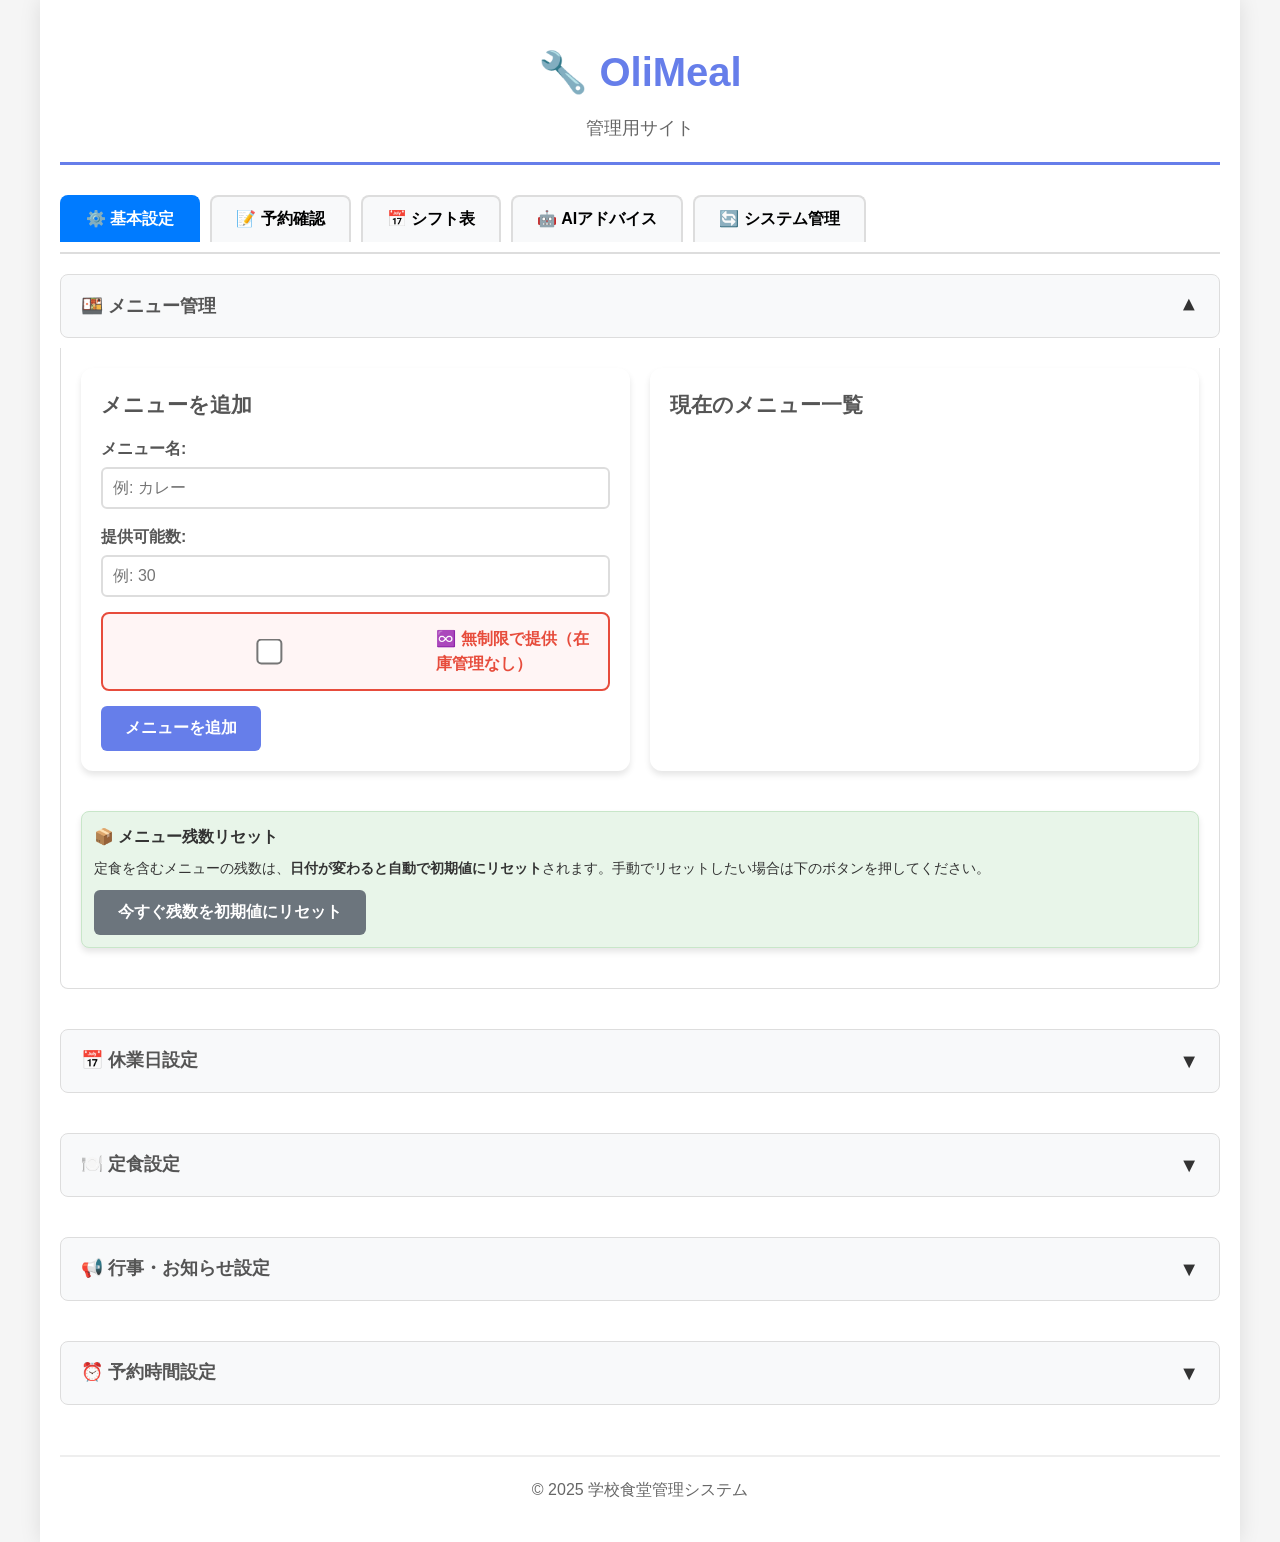
==== admin.html @ 6fa24d03 "Add files via upload" ====
<!DOCTYPE html>
<html lang="ja">

<head>
  <meta charset="UTF-8">
  <meta name="viewport" content="width=device-width, initial-scale=1.0">
  <title>OliMeal - 管理サイト</title>
  <link rel="stylesheet" href="styles.css">
  <style>
    /* 背景画像設定（olive） */
    .page-bg {
      background-image: url('images/olive.jpg');
      background-size: cover;
      background-position: center;
      background-attachment: fixed;
    }

    /* 可読性向上のための半透明背景 */
    .container {
      background-color: rgba(255, 255, 255, 0.92);
    }

    /* カレンダー用の簡単なデザイン */
    .calendar {
      display: grid;
      grid-template-columns: repeat(7, 1fr);
      gap: 5px;
      text-align: center;
      margin-top: 10px;
      border: 1px solid #ccc;
      padding: 10px;
      border-radius: 8px;
    }

    .calendar div {
      padding: 5px;
    }

    .holiday {
      background-color: #ffcccc;
      border-radius: 6px;
    }

    /* タブナビゲーション */
    .tab-navigation {
      display: flex;
      gap: 10px;
      margin-bottom: 20px;
      flex-wrap: wrap;
      border-bottom: 2px solid #ddd;
      padding-bottom: 10px;
    }

    .tab-button {
      padding: 12px 24px;
      background-color: #f8f9fa;
      border: 2px solid #ddd;
      border-radius: 8px 8px 0 0;
      cursor: pointer;
      font-size: 16px;
      font-weight: bold;
      transition: all 0.3s;
      border-bottom: none;
    }

    .tab-button:hover {
      background-color: #e9ecef;
    }

    .tab-button.active {
      background-color: #007bff;
      color: white;
      border-color: #007bff;
    }

    .tab-content {
      display: none;
    }

    .tab-content.active {
      display: block;
    }

    /* アコーディオン */
    .accordion-header {
      display: flex;
      justify-content: space-between;
      align-items: center;
      padding: 15px 20px;
      background-color: #f8f9fa;
      border: 1px solid #ddd;
      border-radius: 8px;
      cursor: pointer;
      margin-bottom: 10px;
      transition: all 0.3s;
    }

    .accordion-header:hover {
      background-color: #e9ecef;
    }

    .accordion-header h3 {
      margin: 0;
      font-size: 18px;
    }

    .accordion-icon {
      font-size: 20px;
      transition: transform 0.3s;
    }

    .accordion-header.active .accordion-icon {
      transform: rotate(180deg);
    }

    .accordion-content {
      max-height: 0;
      overflow: hidden;
      transition: max-height 0.3s ease-out;
    }

    .accordion-content.active {
      max-height: 5000px;
      transition: max-height 0.5s ease-in;
    }

    .accordion-body {
      padding: 20px;
      background-color: white;
      border: 1px solid #ddd;
      border-top: none;
      border-radius: 0 0 8px 8px;
      margin-bottom: 10px;
    }

    /* グリッドレイアウト */
    .grid-2 {
      display: grid;
      grid-template-columns: repeat(auto-fit, minmax(300px, 1fr));
      gap: 20px;
      margin-bottom: 20px;
    }

    @media (max-width: 768px) {
      .grid-2 {
        grid-template-columns: 1fr;
      }
    }
  </style>
</head>

<body class="page-bg">
  <div class="container">
    <header>
      <h1>🔧 OliMeal</h1>
      <p>管理用サイト</p>
    </header>

    <main>
      <!-- タブナビゲーション -->
      <div class="tab-navigation">
        <button class="tab-button active" onclick="switchTab('basic', this)">⚙️ 基本設定</button>
        <button class="tab-button" onclick="switchTab('data', this)">📝 予約確認</button>
        <button class="tab-button" onclick="switchTab('shifts', this)">📅 シフト表</button>
        <button class="tab-button" onclick="switchTab('ai-advice', this)">🤖 AIアドバイス</button>
        <button class="tab-button" onclick="switchTab('system', this)">🔄 システム管理</button>
      </div>

      <!-- 基本設定タブ -->
      <div id="tab-basic" class="tab-content active">
        <!-- 🔹 メニュー管理 -->
        <section class="admin-section">
          <div class="accordion-header active" onclick="toggleAccordion(this)">
            <h3>🍱 メニュー管理</h3>
            <span class="accordion-icon">▼</span>
          </div>
          <div class="accordion-content active">
            <div class="accordion-body">
              <div class="grid-2">
                <div class="admin-card">
                  <h3>メニューを追加</h3>
                  <div class="form-group">
                    <label for="menu-name">メニュー名:</label>
                    <input type="text" id="menu-name" placeholder="例: カレー" required>
                  </div>
                  <div class="form-group">
                    <label for="menu-stock">提供可能数:</label>
                    <input type="number" id="menu-stock" placeholder="例: 30">
                  </div>
                  <div class="form-group">
                    <label
                      style="display: flex; align-items: center; font-weight: bold; color: #e74c3c; font-size: 16px; padding: 12px; background-color: #fff5f5; border: 2px solid #e74c3c; border-radius: 8px; cursor: pointer; transition: all 0.3s ease;">
                      <input type="checkbox" id="unlimited-stock" onchange="toggleStockInput()"
                        style="margin-right: 12px; transform: scale(2.0); cursor: pointer;">
                      ♾️ 無制限で提供（在庫管理なし）
                    </label>
                  </div>
                  <button onclick="addMenu()" class="btn btn-primary">メニューを追加</button>
                </div>

                <div class="admin-card">
                  <h3>現在のメニュー一覧</h3>
                  <div id="menu-list"></div>
                </div>
              </div>

              <div class="admin-card" style="margin-top:12px; padding:12px; background:#e8f5e9; border:1px solid #c8e6c9; border-radius:8px;">
                <h4 style="margin:0 0 8px 0;">📦 メニュー残数リセット</h4>
                <p style="margin:0 0 10px 0; font-size:14px; color:#333;">定食を含むメニューの残数は、<strong>日付が変わると自動で初期値にリセット</strong>されます。手動でリセットしたい場合は下のボタンを押してください。</p>
                <button type="button" onclick="triggerMenuStockReset()" class="btn btn-secondary">今すぐ残数を初期値にリセット</button>
                <span id="menu-reset-status" style="margin-left:10px; font-size:14px;"></span>
              </div>
            </div>
          </div>
        </section>

        <!-- 🔹 休業日設定 -->
        <section class="admin-section">
          <div class="accordion-header" onclick="toggleAccordion(this)">
            <h3>📅 休業日設定</h3>
            <span class="accordion-icon">▼</span>
          </div>
          <div class="accordion-content">
            <div class="accordion-body">
              <div class="grid-2">
                <div class="admin-card">
                  <h3>休業日を追加</h3>
                  <div class="form-group">
                    <label for="holiday-date">日付:</label>
                    <input type="date" id="holiday-date" required>
                  </div>
                  <div class="form-group">
                    <label for="holiday-reason">理由（任意）:</label>
                    <input type="text" id="holiday-reason" placeholder="例: 設備点検（空白でも可）">
                  </div>
                  <button onclick="addHoliday()" class="btn btn-primary">休業日を追加</button>
                  <button onclick="addWeekendHolidays()" class="btn btn-secondary">今月の土日を自動追加</button>
                </div>

                <div class="admin-card">
                  <h3>🗓 カレンダー表示</h3>
                  <div id="calendar" class="calendar"></div>
                </div>
              </div>
              <div class="admin-card">
                <h3>休業日一覧</h3>
                <div style="display:flex;gap:10px;flex-wrap:wrap;align-items:center;margin-bottom:12px;">
                  <button type="button" id="btn-holidays-current" class="btn btn-primary" onclick="setHolidaysViewMode('current')">今後の予定</button>
                  <button type="button" id="btn-holidays-past" class="btn" style="background:#f0f0f0;border:2px solid #ddd;" onclick="setHolidaysViewMode('past')">過去の休業日を見る</button>
                  <div id="holidays-past-search-wrap" style="display:none; flex:1; min-width:200px;">
                    <input type="text" id="holidays-past-search" placeholder="日付・理由で検索" style="width:100%;padding:8px 12px;border:2px solid #ddd;border-radius:6px;">
                  </div>
                </div>
                <div id="holidays-list" class="holidays-list"></div>
              </div>
            </div>
          </div>
        </section>

        <!-- 🔹 定食設定 -->
        <section class="admin-section">
          <div class="accordion-header" onclick="toggleAccordion(this)">
            <h3>🍽️ 定食設定</h3>
            <span class="accordion-icon">▼</span>
          </div>
          <div class="accordion-content">
            <div class="accordion-body">
              <div class="grid-2">
                <div class="admin-card">
                  <h3>日別定食を設定</h3>
                  <div class="form-group">
                    <label for="daily-menu-date">日付:</label>
                    <input type="date" id="daily-menu-date" required>
                  </div>
                  <div class="form-group">
                    <label for="daily-menu-food">定食メニュー:</label>
                    <input type="text" id="daily-menu-food" placeholder="例: カレーライス、日替わり定食" required>
                  </div>
                  <button id="btn-daily-menu-set" onclick="addDailyMenu()" class="btn btn-primary">定食を設定</button>
                  <div id="daily-menu-holiday-warning" style="margin-top:10px; color:#dc3545; font-size:14px; display:none;"></div>
                </div>

                <div class="admin-card">
                  <h3>定食設定一覧</h3>
                  <div style="display:flex;gap:10px;flex-wrap:wrap;align-items:center;margin-bottom:12px;">
                    <button type="button" id="btn-dailymenu-current" class="btn btn-primary" onclick="setDailyMenuViewMode('current')">今後の予定</button>
                    <button type="button" id="btn-dailymenu-past" class="btn" style="background:#f0f0f0;border:2px solid #ddd;" onclick="setDailyMenuViewMode('past')">過去の定食設定を見る</button>
                    <div id="dailymenu-past-search-wrap" style="display:none; flex:1; min-width:200px;">
                      <input type="text" id="dailymenu-past-search" placeholder="日付・メニュー名で検索" style="width:100%;padding:8px 12px;border:2px solid #ddd;border-radius:6px;">
                    </div>
                  </div>
                  <div id="daily-menu-list"></div>
                </div>
              </div>
            </div>
          </div>
        </section>

        <!-- 🔹 行事・お知らせ設定 -->
        <section class="admin-section">
          <div class="accordion-header" onclick="toggleAccordion(this)">
            <h3>📢 行事・お知らせ設定</h3>
            <span class="accordion-icon">▼</span>
          </div>
          <div class="accordion-content">
            <div class="accordion-body">
              <div class="grid-2">
                <div class="admin-card">
                  <h3>行事・お知らせを追加</h3>
                  <div class="form-group">
                    <label for="event-date">日付:</label>
                    <input type="date" id="event-date" required>
                  </div>
                  <div class="form-group">
                    <label for="event-message">内容:</label>
                    <input type="text" id="event-message" placeholder="例: 文化祭、特別メニュー提供日" required>
                  </div>
                  <button onclick="addEvent()" class="btn btn-primary">行事・お知らせを追加</button>
                </div>

                <div class="admin-card">
                  <h3>行事・お知らせ一覧</h3>
                  <div style="display:flex;gap:10px;flex-wrap:wrap;align-items:center;margin-bottom:12px;">
                    <button type="button" id="btn-events-current" class="btn btn-primary" onclick="setEventsViewMode('current')">今後の予定</button>
                    <button type="button" id="btn-events-past" class="btn" style="background:#f0f0f0;border:2px solid #ddd;" onclick="setEventsViewMode('past')">過去の行事・お知らせを見る</button>
                    <div id="events-past-search-wrap" style="display:none; flex:1; min-width:200px;">
                      <input type="text" id="events-past-search" placeholder="日付・内容で検索" style="width:100%;padding:8px 12px;border:2px solid #ddd;border-radius:6px;">
                    </div>
                  </div>
                  <div id="events-list"></div>
                </div>
              </div>
            </div>
          </div>
        </section>

        <!-- 🔹 予約時間設定 -->
        <section class="admin-section">
          <div class="accordion-header" onclick="toggleAccordion(this)">
            <h3>⏰ 予約時間設定</h3>
            <span class="accordion-icon">▼</span>
          </div>
          <div class="accordion-content">
            <div class="accordion-body">
              <div class="grid-2">
                <div class="admin-card">
                  <h3>予約可能時間を設定</h3>
                  <div id="time-slots-container">
                    <!-- 時間帯が動的に追加される -->
                  </div>
                  <button onclick="addTimeSlot()" class="btn btn-secondary" style="margin-top: 10px;">+ 時間帯を追加</button>
                  <div class="form-group" style="margin-top: 15px;">
                    <label for="reservation-message">表示メッセージ:</label>
                    <input type="text" id="reservation-message" placeholder="例: 予約時間: 11:30-12:45, 17:00-18:30">
                  </div>
                  <p style="color: #666; font-size: 14px; margin-top: -10px; margin-bottom: 10px;">
                    ※ 予約時間を設定すると、自動的に有効になります
                  </p>
                  <button onclick="updateReservationTimes()" class="btn btn-primary">予約時間を更新</button>
                </div>

                <div class="admin-card">
                  <h3>現在の予約時間設定</h3>
                  <div id="reservation-times-display"></div>
                </div>
              </div>
            </div>
          </div>
        </section>

      </div>

      <!-- シフト表タブ -->
      <div id="tab-shifts" class="tab-content">
        <section class="admin-section">
          <div class="accordion-header active" onclick="toggleAccordion(this)">
            <h3>📅 シフト表管理</h3>
            <span class="accordion-icon">▼</span>
          </div>
          <div class="accordion-content active">
            <div class="accordion-body">
              <div class="admin-card">
                <h3>シフト表</h3>
                <div class="form-group">
                  <label for="shift-display-month">表示月:</label>
                  <input type="month" id="shift-display-month" onchange="loadShifts()">
                </div>
                <div class="form-group">
                  <label for="shift-employee-name">従業員名を追加:</label>
                  <div style="display: flex; gap: 10px;">
                    <input type="text" id="shift-employee-name" placeholder="例: 田中太郎" style="flex: 1;">
                    <button onclick="addEmployeeName()" class="btn btn-secondary">追加</button>
                  </div>
                </div>
                <p style="color: #666; font-size: 14px; margin-top: 10px;">
                  💡 シフト表のセルをクリックすると記号を選択できます（〇=出勤、X=休み、受=受付、H=残業、数字=その他）
                </p>
                <div id="shifts-list"></div>
              </div>
            </div>
          </div>
        </section>
      </div>

      <!-- データ管理タブ -->
      <div id="tab-data" class="tab-content">
        <!-- 🔹 予約一覧 -->
        <section class="admin-section">
          <div class="accordion-header active" onclick="toggleAccordion(this)">
            <h3>📝 予約一覧</h3>
            <span class="accordion-icon">▼</span>
          </div>
          <div class="accordion-content active">
            <div class="accordion-body">
              <div class="admin-card">
                <h3>予約状況</h3>
                <div style="margin-bottom:10px;">
                  <button onclick="loadReservations()" class="btn btn-primary">予約一覧を更新</button>
                </div>
                <div style="display:flex;gap:10px;flex-wrap:wrap;align-items:flex-end;margin-bottom:10px;">
                  <div class="form-group" style="margin:0;">
                    <label style="display:block;margin-bottom:4px;">表示</label>
                    <div style="display:flex;gap:8px;flex-wrap:wrap;">
                      <button type="button" id="btn-view-today" class="btn btn-primary" onclick="setReservationViewMode('today')">今日の予約</button>
                      <button type="button" id="btn-view-past" class="btn" style="background:#f0f0f0;border:2px solid #ddd;" onclick="setReservationViewMode('past')">過去の予約を見る</button>
                    </div>
                  </div>
                  <div class="form-group" id="past-date-wrap" style="margin:0;min-width:200px;flex:0 0 auto;display:none;">
                    <label for="admin-filter-date">表示する日付</label>
                    <input type="date" id="admin-filter-date">
                  </div>
                  <div class="form-group" style="margin:0;min-width:260px;flex:1 1 260px;">
                    <label for="admin-filter-q">名前検索</label>
                    <input type="text" id="admin-filter-q" placeholder="例: 田中 / 名前の一部で検索">
                  </div>
                </div>
                <div id="reservations-list"></div>
              </div>
            </div>
          </div>
        </section>

        <!-- 🔹 レビュー一覧 -->
        <section class="admin-section">
          <div class="accordion-header" onclick="toggleAccordion(this)">
            <h3>⭐ レビュー一覧</h3>
            <span class="accordion-icon">▼</span>
          </div>
          <div class="accordion-content">
            <div class="accordion-body">
              <div class="admin-card">
                <h3>投稿されたレビュー</h3>
                <div style="margin-bottom:10px;">
                  <button onclick="loadReviews()" class="btn btn-primary">レビュー一覧を更新</button>
                </div>
                <div id="reviews-list"></div>
              </div>
            </div>
          </div>
        </section>
      </div>

      <!-- システム管理タブ -->
      <div id="tab-system" class="tab-content">
        <!-- 🔹 月間レポート -->
        <section class="admin-section">
          <div class="accordion-header" onclick="toggleAccordion(this)">
            <h3>📊 月間レポート</h3>
            <span class="accordion-icon">▼</span>
          </div>
          <div class="accordion-content">
            <div class="accordion-body">
              <div class="admin-card">
                <h3>レポート生成</h3>
                <div class="form-group">
                  <label for="report-year">年:</label>
                  <select id="report-year">
                    <option value="2024">2024年</option>
                    <option value="2025" selected>2025年</option>
                    <option value="2026">2026年</option>
                  </select>
                </div>
                <div class="form-group">
                  <label for="report-month">月:</label>
                  <select id="report-month">
                    <option value="1">1月</option>
                    <option value="2">2月</option>
                    <option value="3">3月</option>
                    <option value="4">4月</option>
                    <option value="5">5月</option>
                    <option value="6">6月</option>
                    <option value="7">7月</option>
                    <option value="8">8月</option>
                    <option value="9">9月</option>
                    <option value="10">10月</option>
                    <option value="11">11月</option>
                    <option value="12">12月</option>
                  </select>
                </div>
                <div style="margin-bottom:10px;">
                  <button onclick="generateReport()" class="btn btn-primary">レポート生成</button>
                  <button onclick="downloadReport()" class="btn btn-success">Excel形式でダウンロード</button>
                </div>
                <div id="report-display"></div>
              </div>
            </div>
          </div>
        </section>

        <!-- 🔹 AI分析 -->
        <section class="admin-section">
          <div class="accordion-header" onclick="toggleAccordion(this)">
            <h3>🤖 AI分析</h3>
            <span class="accordion-icon">▼</span>
          </div>
          <div class="accordion-content">
            <div class="accordion-body">
              <div class="admin-card">
                <h3>AIによるデータ分析</h3>
                <p style="color: #666; margin-bottom: 15px;">
                  レビューや売上データをAIが分析し、改善点や良い点をわかりやすく提示します。
                </p>
                <div class="form-group">
                  <label for="ai-analysis-year">年:</label>
                  <select id="ai-analysis-year">
                    <option value="2024">2024年</option>
                    <option value="2025" selected>2025年</option>
                    <option value="2026">2026年</option>
                  </select>
                </div>
                <div class="form-group">
                  <label for="ai-analysis-month">月:</label>
                  <select id="ai-analysis-month">
                    <option value="1">1月</option>
                    <option value="2">2月</option>
                    <option value="3">3月</option>
                    <option value="4">4月</option>
                    <option value="5">5月</option>
                    <option value="6">6月</option>
                    <option value="7">7月</option>
                    <option value="8">8月</option>
                    <option value="9">9月</option>
                    <option value="10">10月</option>
                    <option value="11">11月</option>
                    <option value="12">12月</option>
                  </select>
                </div>
                <div style="margin-bottom:10px;">
                  <button onclick="performAIAnalysis()" class="btn btn-primary">🤖 AI分析を実行</button>
                </div>
                <div id="ai-analysis-display"></div>
              </div>
            </div>
          </div>
        </section>
      </div>

      <!-- AIアドバイスタブ -->
      <div id="tab-ai-advice" class="tab-content">
        <section class="admin-section">
          <div class="accordion-header active" onclick="toggleAccordion(this)">
            <h3>🤖 AIアドバイス</h3>
            <span class="accordion-icon">▼</span>
          </div>
          <div class="accordion-content active">
            <div class="accordion-body">
              <div class="grid-2">
                <div class="admin-card">
                  <h3>📊 来客数データのアップロード</h3>
                  <p style="color: #666; font-size: 14px; margin-bottom: 15px;">
                    ※ エクセルファイル（.xlsx）をアップロードして、来客数予測の精度を向上させます。<br>
                    ※ エクセルファイルの1列目に日付、2列目に来客数を入力してください。
                  </p>
                  <div class="form-group">
                    <label for="excel-file">エクセルファイルを選択:</label>
                    <input type="file" id="excel-file" accept=".xlsx,.xls,.csv" style="margin-top: 5px;">
                  </div>
                  <button onclick="uploadExcelFile()" class="btn btn-primary">ファイルをアップロード</button>
                  <div id="excel-upload-status" style="margin-top: 10px;"></div>
                </div>

                <div class="admin-card">
                  <h3>📈 現在の来客数データ</h3>
                  <div id="attendance-data-display"></div>
                </div>
              </div>

              <div class="admin-card" style="margin-top: 20px;">
                <h3>🍽️ 定食AIアドバイス</h3>
                <p style="color: #666; font-size: 14px; margin-bottom: 15px;">
                  日付を選ぶと、その日の定食についてAIがアドバイス（作り方など）を表示します。<br>
                  既に定食が設定されている日はそのメニューの作り方を、未設定の日はその月の献立の流れを考慮した提案と作り方を表示します。
                </p>
                <div class="form-group" style="margin-bottom: 15px;">
                  <label for="advice-date">日付を選択:</label>
                  <input type="date" id="advice-date" style="padding: 8px 12px; border: 1px solid #ddd; border-radius: 4px;">
                </div>
                <button onclick="getMenuAdvice()" class="btn btn-primary">選択した日付の定食アドバイスを表示</button>
                <div id="menu-advice-display"
                  style="margin-top: 20px; padding: 15px; background-color: #f8f9fa; border-radius: 8px; border: 1px solid #e9ecef; min-height: 100px;">
                  <p style="color: #6c757d;">日付を選択して「選択した日付の定食アドバイスを表示」をクリックしてください</p>
                </div>
                <div id="menu-advice-set-button" style="margin-top: 15px; display: none;">
                  <button onclick="setSuggestedMenuToDaily()" class="btn btn-primary">✅ 定食に設定する</button>
                  <span id="menu-advice-set-status" style="margin-left: 10px;"></span>
                </div>
                <div id="menu-advice-chat" style="margin-top: 20px; display: none;">
                  <h4 style="margin-bottom: 10px; color: #495057;">💬 メニューについて質問する</h4>
                  <div id="menu-chat-messages"
                    style="max-height: 300px; overflow-y: auto; padding: 10px; background-color: white; border-radius: 8px; border: 1px solid #e9ecef; margin-bottom: 10px;">
                  </div>
                  <div style="display: flex; gap: 10px;">
                    <input type="text" id="menu-chat-input" placeholder="例：もっと詳しく教えて、材料は？など..."
                      style="flex: 1; padding: 10px; border: 1px solid #ddd; border-radius: 4px;">
                    <button onclick="sendMenuChatMessage()" class="btn btn-primary">送信</button>
                  </div>
                </div>
              </div>

              <div class="admin-card" style="margin-top: 20px;">
                <h3>👥 今日の来客数予測</h3>
                <p style="color: #666; font-size: 14px; margin-bottom: 15px;">
                  AIが過去の来客数データを分析して、今日の来客数を予測します。
                </p>
                <button onclick="getAttendancePrediction()" class="btn btn-primary">来客数を予測</button>
                <div id="attendance-prediction-display"
                  style="margin-top: 20px; padding: 15px; background-color: #f8f9fa; border-radius: 8px; border: 1px solid #e9ecef; min-height: 100px;">
                  <p style="color: #6c757d;">「来客数を予測」ボタンをクリックしてください</p>
                </div>
              </div>
            </div>
          </div>
        </section>
      </div>

    </main>

    <footer>
      <p>&copy; 2025 学校食堂管理システム</p>
    </footer>
  </div>

  <script>
    // === API ヘルパー ===
    // 現在のページと同じフォルダの api/ を参照（サブフォルダで開いても正しく動作）
    function getApiBase() {
      if (window.location.protocol === 'file:') return 'api/';
      const path = window.location.pathname;
      const lastSlash = path.lastIndexOf('/');
      const basePath = lastSlash >= 0 ? path.substring(0, lastSlash + 1) : '/';
      return basePath + 'api/';
    }
    const API_BASE = 'api/';
    function getApiBaseCandidates() {
      if (typeof window === 'undefined' || !window.location) return ['api/'];
      if (window.location.protocol === 'file:') return ['api/'];
      const sameDir = new URL('api/', window.location.href).toString();
      const parentDir = new URL('../api/', window.location.href).toString();
      const rootDir = window.location.origin + '/api/';
      const candidates = [sameDir, parentDir, rootDir].filter(u => {
        try { return new URL(u).origin === window.location.origin; } catch (_) { return false; }
      });
      return [...new Set(candidates)];
    }

    async function apiGet(path) {
      const candidates = getApiBaseCandidates();
      let lastErr = null;
      for (const base of candidates) {
        try {
          const res = await fetch(base + path, { cache: 'no-store' });
          if (!res.ok) { lastErr = new Error(`GET failed: ${base}${path} (HTTP ${res.status})`); continue; }
          const text = await res.text();
          try {
            return JSON.parse(text);
          } catch (e) {
            lastErr = new Error(`API応答がJSONではありません: ${base}${path}`);
            continue;
          }
        } catch (e) {
          lastErr = e;
        }
      }
      throw lastErr || new Error('GET failed');
    }

    async function apiPost(path, data) {
      const candidates = getApiBaseCandidates();
      let lastErr = null;
      for (const base of candidates) {
        try {
          const res = await fetch(base + path, {
            method: 'POST',
            headers: { 'Content-Type': 'application/json' },
            body: JSON.stringify(data)
          });
          if (!res.ok) { lastErr = new Error(`POST failed: ${base}${path} (HTTP ${res.status})`); continue; }
          return await res.json();
        } catch (e) {
          lastErr = e;
        }
      }
      throw lastErr || new Error('POST failed');
    }
    // === メニュー管理 ===
    function toggleStockInput() {
      const stockInput = document.getElementById("menu-stock");
      const unlimitedCheckbox = document.getElementById("unlimited-stock");

      if (unlimitedCheckbox.checked) {
        stockInput.disabled = true;
        stockInput.value = "";
        stockInput.placeholder = "無制限";
      } else {
        stockInput.disabled = false;
        stockInput.placeholder = "例: 30";
      }
    }

    async function triggerMenuStockReset() {
      if (!window.confirm('本当に残数を初期値にリセットしますか？')) return;
      const statusEl = document.getElementById('menu-reset-status');
      if (statusEl) statusEl.textContent = 'リセット中...';
      try {
        await apiGet('menu.php?reset=1');
        await loadMenus();
        if (statusEl) {
          statusEl.textContent = '✅ リセットしました';
          statusEl.style.color = '#2e7d32';
          setTimeout(() => { statusEl.textContent = ''; }, 4000);
        }
      } catch (e) {
        if (statusEl) {
          statusEl.textContent = '❌ 失敗: ' + (e.message || '');
          statusEl.style.color = '#c62828';
        }
      }
    }

    async function loadMenus() {
      const list = document.getElementById("menu-list");
      list.innerHTML = "";
      let menus = await apiGet('menu.php');

      // 既存データの初期在庫フィールドを補完（初回のみ）
      let needsSave = false;
      menus.forEach(m => {
        if (typeof m.initialStock !== 'number' || m.initialStock <= 0) {
          m.initialStock = m.stock;
          needsSave = true;
        }
      });
      if (needsSave) {
        await apiPost('menu.php', menus);
      }

      if (!menus || menus.length === 0) {
        list.innerHTML = "<p>メニューが登録されていません。</p>";
        return;
      }

      menus.forEach((m, i) => {
        const div = document.createElement("div");
        div.className = "menu-item";
        const stockDisplay = m.stock === -1 ? "無制限" : `${m.stock}食`;
        div.innerHTML = `
          <p>🍱 ${m.name}　残り: ${stockDisplay}</p>
          <div style="display: flex; gap: 5px;">
            <button onclick="editMenuStock(${i})" class="btn btn-secondary">残数変更</button>
            <button onclick="deleteMenu(${i})" class="btn btn-danger">削除</button>
          </div>
        `;
        list.appendChild(div);
      });
    }

    async function addMenu() {
      const name = document.getElementById("menu-name").value.trim();
      const unlimitedCheckbox = document.getElementById("unlimited-stock");
      const stockInput = document.getElementById("menu-stock");

      if (!name) return alert("メニュー名を入力してください。");

      let stock, initialStock;
      if (unlimitedCheckbox.checked) {
        stock = -1; // 無制限を-1で表現
        initialStock = -1;
      } else {
        stock = parseInt(stockInput.value);
        if (!stock || stock <= 0) return alert("提供数を正しく入力してください。");
        initialStock = stock;
      }

      const menus = await apiGet('menu.php');
      menus.push({ name, stock, initialStock });
      await apiPost('menu.php', menus);

      document.getElementById("menu-name").value = "";
      document.getElementById("menu-stock").value = "";
      document.getElementById("unlimited-stock").checked = false;
      stockInput.disabled = false;
      stockInput.placeholder = "例: 30";
      loadMenus();
    }

    async function editMenuStock(index) {
      const menus = await apiGet('menu.php');
      const menu = menus[index];

      const newStock = prompt(`${menu.name}の残数を変更してください（現在: ${menu.stock === -1 ? '無制限' : menu.stock}）`, menu.stock === -1 ? '' : menu.stock);

      if (newStock === null) return; // キャンセル

      if (newStock === '' || newStock === '無制限') {
        menu.stock = -1;
      } else {
        const stock = parseInt(newStock);
        if (isNaN(stock) || stock < 0) {
          alert('有効な数値を入力してください。');
          return;
        }
        menu.stock = stock;
      }

      await apiPost('menu.php', menus);
      loadMenus();
    }

    async function deleteMenu(index) {
      const menus = await apiGet('menu.php');
      menus.splice(index, 1);
      await apiPost('menu.php', menus);
      loadMenus();
    }

    // === 休業日管理 ===
    async function addHoliday() {
      const date = document.getElementById("holiday-date").value;
      const reason = document.getElementById("holiday-reason").value.trim();
      if (!date) return alert("日付を入力してください。");

      const holidays = await apiGet('holidays.php');

      // 既に同じ日付の休業日があるかチェック
      const existingIndex = holidays.findIndex(h => h.date === date);
      if (existingIndex >= 0) {
        if (!confirm('この日付は既に休業日として登録されています。上書きしますか？')) {
          return;
        }
        holidays[existingIndex].reason = reason || '休業日';
      } else {
        holidays.push({ date, reason: reason || '休業日' });
      }

      await apiPost('holidays.php', holidays);

      document.getElementById("holiday-date").value = "";
      document.getElementById("holiday-reason").value = "";
      loadHolidays();
      renderCalendar();
    }

    // 今月の土日を自動追加
    async function addWeekendHolidays() {
      if (!confirm('今月の土曜日と日曜日を休業日として追加しますか？\n既に登録されている日付は上書きされます。')) {
        return;
      }

      const holidays = await apiGet('holidays.php');
      const today = new Date();
      const year = today.getFullYear();
      const month = today.getMonth();

      // 今月の最初の日と最後の日を取得
      const firstDay = new Date(year, month, 1);
      const lastDay = new Date(year, month + 1, 0);

      // 今月のすべての日付をチェック
      for (let day = 1; day <= lastDay.getDate(); day++) {
        const date = new Date(year, month, day);
        const dayOfWeek = date.getDay(); // 0=日曜日, 6=土曜日
        const dateStr = `${year}-${String(month + 1).padStart(2, '0')}-${String(day).padStart(2, '0')}`;

        // 土曜日（6）または日曜日（0）の場合
        if (dayOfWeek === 0 || dayOfWeek === 6) {
          const reason = dayOfWeek === 0 ? '日曜日' : '土曜日';

          // 既に登録されているかチェック
          const existingIndex = holidays.findIndex(h => h.date === dateStr);
          if (existingIndex >= 0) {
            holidays[existingIndex].reason = reason;
          } else {
            holidays.push({ date: dateStr, reason: reason });
          }
        }
      }

      await apiPost('holidays.php', holidays);
      alert('今月の土日を休業日として追加しました。');
      loadHolidays();
      renderCalendar();
    }

    async function loadHolidays() {
      const holidays = await apiGet('holidays.php');
      const list = document.getElementById("holidays-list");
      const viewMode = window.holidaysViewMode || 'current';
      const firstDay = getFirstDayOfMonthIso();
      const searchQ = (document.getElementById('holidays-past-search') || {}).value ? String(document.getElementById('holidays-past-search').value).trim().toLowerCase() : '';

      if (!holidays || holidays.length === 0) {
        list.innerHTML = "<p>休業日は登録されていません。</p>";
        return;
      }

      let filtered = viewMode === 'past'
        ? holidays.filter(h => (h.date || '') < firstDay)
        : holidays.filter(h => (h.date || '') >= firstDay);

      if (viewMode === 'past' && searchQ) {
        filtered = filtered.filter(h => {
          const date = String(h.date || '').toLowerCase();
          const reason = String(h.reason || '').toLowerCase();
          return date.includes(searchQ) || reason.includes(searchQ);
        });
      }

      const sorted = viewMode === 'past'
        ? [...filtered].sort((a, b) => (b.date || '').localeCompare(a.date || ''))
        : [...filtered].sort((a, b) => (a.date || '').localeCompare(b.date || ''));

      const total = holidays.length;
      const label = viewMode === 'current' ? `今後の予定の休業日（${sorted.length}件）` : `過去の休業日（${sorted.length}件 / 全${total}件）${searchQ ? '・検索: 「' + escapeHtml(searchQ) + '」' : ''}`;

      if (sorted.length === 0) {
        list.innerHTML = viewMode === 'current'
          ? "<p>今月以降に登録された休業日はありません。</p>"
          : "<p>過去の休業日はありません。" + (searchQ ? ' 検索条件を変えてください。' : '') + "</p>";
        return;
      }

      list.innerHTML = `<p style="margin-bottom:10px; color:#666; font-size:14px;">${label}</p>` + sorted.map((h) => {
        const reason = escapeHtml(h.reason || '休業日');
        const date = escapeHtml(h.date || '');
        return `
          <div class="menu-item" style="display:flex; justify-content:space-between; align-items:center; flex-wrap:wrap; gap:8px;">
            <p style="margin:0;">📅 ${date}　📝 ${reason}</p>
            <button onclick="deleteHolidayByDate('${date}')" class="btn btn-danger">削除</button>
          </div>
        `;
      }).join('');
    }

    async function deleteHoliday(index) {
      if (!confirm('この休業日を削除しますか？')) return;
      const holidays = await apiGet('holidays.php');
      holidays.splice(index, 1);
      await apiPost('holidays.php', holidays);
      await renderCalendar();
      loadHolidays();
    }

    async function deleteHolidayByDate(date) {
      if (!confirm('この休業日を削除しますか？')) return;
      const holidays = await apiGet('holidays.php');
      const idx = holidays.findIndex(h => (h.date || '') === date);
      if (idx < 0) { loadHolidays(); return; }
      holidays.splice(idx, 1);
      await apiPost('holidays.php', holidays);
      await renderCalendar();
      loadHolidays();
    }

    // === カレンダー表示 ===
    async function renderCalendar() {
      const calendar = document.getElementById("calendar");
      const holidays = await apiGet('holidays.php');
      const dailyMenus = await apiGet('daily-menu.php');
      const events = await apiGet('events.php');
      const today = new Date();
      const year = today.getFullYear();
      const month = today.getMonth(); // 0始まり

      const firstDay = new Date(year, month, 1);
      const lastDay = new Date(year, month + 1, 0);
      const startWeekday = firstDay.getDay();

      calendar.innerHTML = "";

      // 曜日
      ["日", "月", "火", "水", "木", "金", "土"].forEach(d => {
        const div = document.createElement("div");
        div.innerHTML = `<strong>${d}</strong>`;
        calendar.appendChild(div);
      });

      // 空欄
      for (let i = 0; i < startWeekday; i++) {
        const blank = document.createElement("div");
        calendar.appendChild(blank);
      }

      // 日付
      for (let day = 1; day <= lastDay.getDate(); day++) {
        const dateStr = `${year}-${String(month + 1).padStart(2, "0")}-${String(day).padStart(2, "0")}`;
        const div = document.createElement("div");
        const holiday = holidays.find(h => h.date === dateStr);
        const dailyMenu = dailyMenus.find(m => m.date === dateStr);
        const event = events.find(e => e.date === dateStr);
        const isHoliday = !!holiday;

        let content = `${day}`;
        let classes = [];

        if (isHoliday) {
          classes.push("holiday");
          if (holiday && holiday.reason) {
            content += `<br><small>${holiday.reason}</small>`;
          }
        } else if (dailyMenu) {
          content += `<br><small>${dailyMenu.food}</small>`;
        }

        // 行事・お知らせがある場合は追加表示
        if (event) {
          if (isHoliday || dailyMenu) {
            content += `<br><small style="color: #007bff;">📢 ${event.message}</small>`;
          } else {
            content = `${day}<br><small style="color: #007bff;">📢 ${event.message}</small>`;
          }
        }

        div.innerHTML = content;
        if (classes.length > 0) {
          div.className = classes.join(' ');
        }
        calendar.appendChild(div);
      }
    }

    // === 定食設定 ===
    async function addDailyMenu() {
      const date = document.getElementById("daily-menu-date").value;
      const food = document.getElementById("daily-menu-food").value;
      if (!date || !food) return alert("日付と定食メニューを選択してください。");

      // 休業日は定食設定できない（保存をブロック）
      try {
        const holidays = await apiGet('holidays.php');
        const holiday = (holidays || []).find(h => (h.date || '') === date);
        if (holiday) {
          const reason = holiday.reason ? `（理由: ${holiday.reason}）` : '';
          alert(`🚫 ${date} は休業日なので、定食設定はできません。${reason}`);
          return;
        }
      } catch (e) {
        // 休業日データが取れない場合でも誤って設定しないよう、ここでは続行しない
        console.warn('休業日チェックに失敗:', e);
        alert('休業日データの取得に失敗したため、定食設定を中止します。時間をおいて再度お試しください。');
        return;
      }

      const dailyMenus = await apiGet('daily-menu.php');

      // 同じ日付の設定がある場合は更新、なければ追加
      const existingIndex = dailyMenus.findIndex(m => m.date === date);
      if (existingIndex >= 0) {
        dailyMenus[existingIndex].food = food;
      } else {
        dailyMenus.push({ date, food });
      }

      await apiPost('daily-menu.php', dailyMenus);
      try { await apiPost('allergies.php', { action: 'sync_from_daily_menu' }); } catch (e) { console.warn('アレルギー同期スキップ:', e); }

      document.getElementById("daily-menu-date").value = "";
      document.getElementById("daily-menu-food").value = "";
      loadDailyMenus();
      renderCalendar();
    }

    async function loadDailyMenus() {
      const dailyMenus = await apiGet('daily-menu.php');
      const list = document.getElementById("daily-menu-list");
      const viewMode = window.dailyMenuViewMode || 'current';
      const firstDay = getFirstDayOfMonthIso();
      const searchQ = (document.getElementById('dailymenu-past-search') || {}).value ? String(document.getElementById('dailymenu-past-search').value).trim().toLowerCase() : '';

      if (!dailyMenus || dailyMenus.length === 0) {
        list.innerHTML = "<p>定食設定はありません。</p>";
        return;
      }

      let filtered = viewMode === 'past'
        ? dailyMenus.filter(m => (m.date || '') < firstDay)
        : dailyMenus.filter(m => (m.date || '') >= firstDay);

      if (viewMode === 'past' && searchQ) {
        filtered = filtered.filter(m => {
          const date = String(m.date || '').toLowerCase();
          const food = String(m.food || '').toLowerCase();
          return date.includes(searchQ) || food.includes(searchQ);
        });
      }

      const sorted = viewMode === 'past'
        ? [...filtered].sort((a, b) => (b.date || '').localeCompare(a.date || ''))
        : [...filtered].sort((a, b) => (a.date || '').localeCompare(b.date || ''));

      const total = dailyMenus.length;
      const label = viewMode === 'current' ? `今後の予定の定食設定（${sorted.length}件）` : `過去の定食設定（${sorted.length}件 / 全${total}件）${searchQ ? '・検索: 「' + escapeHtml(searchQ) + '」' : ''}`;

      if (sorted.length === 0) {
        list.innerHTML = viewMode === 'current'
          ? "<p>今月以降の定食設定はありません。</p>"
          : "<p>過去の定食設定はありません。" + (searchQ ? ' 検索条件を変えてください。' : '') + "</p>";
        return;
      }

      list.innerHTML = `<p style="margin-bottom:10px; color:#666; font-size:14px;">${label}</p>` + sorted.map(m => {
        const date = escapeHtml(m.date || '');
        const food = escapeHtml(m.food || '');
        return `
          <div class="menu-item" style="display:flex; justify-content:space-between; align-items:center; flex-wrap:wrap; gap:8px;">
            <p style="margin:0;">📅 ${date}　🍽️ ${food}</p>
            <button onclick="deleteDailyMenu('${date}')" class="btn btn-danger">削除</button>
          </div>
        `;
      }).join('');
    }

    async function deleteDailyMenu(date) {
      if (!confirm('この定食設定を削除しますか？')) return;

      const dailyMenus = await apiGet('daily-menu.php');
      const filtered = dailyMenus.filter(m => m.date !== date);
      await apiPost('daily-menu.php', filtered);
      try { await apiPost('allergies.php', { action: 'sync_from_daily_menu' }); } catch (e) { console.warn('アレルギー同期スキップ:', e); }
      loadDailyMenus();
      renderCalendar();
    }

    // === 行事・お知らせ管理 ===
    async function addEvent() {
      const date = document.getElementById("event-date").value;
      const message = document.getElementById("event-message").value.trim();
      if (!date || !message) return alert("日付と内容を入力してください。");

      const events = await apiGet('events.php');

      // 同じ日付の設定がある場合は更新、なければ追加
      const existingIndex = events.findIndex(e => e.date === date);
      if (existingIndex >= 0) {
        events[existingIndex].message = message;
      } else {
        events.push({ date, message });
      }

      await apiPost('events.php', events);

      document.getElementById("event-date").value = "";
      document.getElementById("event-message").value = "";
      loadEvents();
      renderCalendar();
    }

    async function loadEvents() {
      const events = await apiGet('events.php');
      const list = document.getElementById("events-list");
      const viewMode = window.eventsViewMode || 'current';
      const firstDay = getFirstDayOfMonthIso();
      const searchQ = (document.getElementById('events-past-search') || {}).value ? String(document.getElementById('events-past-search').value).trim().toLowerCase() : '';

      if (!events || events.length === 0) {
        list.innerHTML = "<p>行事・お知らせは登録されていません。</p>";
        return;
      }

      let filtered = viewMode === 'past'
        ? events.filter(e => (e.date || '') < firstDay)
        : events.filter(e => (e.date || '') >= firstDay);

      if (viewMode === 'past' && searchQ) {
        filtered = filtered.filter(e => {
          const date = String(e.date || '').toLowerCase();
          const msg = String(e.message || '').toLowerCase();
          return date.includes(searchQ) || msg.includes(searchQ);
        });
      }

      const sorted = viewMode === 'past'
        ? [...filtered].sort((a, b) => (b.date || '').localeCompare(a.date || ''))
        : [...filtered].sort((a, b) => (a.date || '').localeCompare(b.date || ''));

      const total = events.length;
      const label = viewMode === 'current' ? `今後の予定の行事・お知らせ（${sorted.length}件）` : `過去の行事・お知らせ（${sorted.length}件 / 全${total}件）${searchQ ? '・検索: 「' + escapeHtml(searchQ) + '」' : ''}`;

      if (sorted.length === 0) {
        list.innerHTML = viewMode === 'current'
          ? "<p>今月以降の行事・お知らせはありません。</p>"
          : "<p>過去の行事・お知らせはありません。" + (searchQ ? ' 検索条件を変えてください。' : '') + "</p>";
        return;
      }

      list.innerHTML = `<p style="margin-bottom:10px; color:#666; font-size:14px;">${label}</p>` + sorted.map(e => {
        const date = escapeHtml(e.date || '');
        const message = escapeHtml(e.message || '');
        return `
          <div class="menu-item" style="display:flex; justify-content:space-between; align-items:center; flex-wrap:wrap; gap:8px;">
            <p style="margin:0;">📅 ${date}　📢 ${message}</p>
            <button onclick="deleteEvent('${date}')" class="btn btn-danger">削除</button>
          </div>
        `;
      }).join('');
    }

    async function deleteEvent(date) {
      if (!confirm('この行事・お知らせを削除しますか？')) return;

      const events = await apiGet('events.php');
      const filtered = events.filter(e => e.date !== date);
      await apiPost('events.php', filtered);
      loadEvents();
      renderCalendar();
    }

    // === 予約一覧 ===
    async function loadReservations() {
      const list = document.getElementById("reservations-list");
      let reservations = [];
      const isFileProtocol = window.location.protocol === 'file:';
      const apiBase = getApiBase();
      console.log('[管理画面デバッグ] APIベースパス:', apiBase);
      console.log('[管理画面デバッグ] プロトコル:', window.location.protocol);
      console.log('[管理画面デバッグ] URL:', window.location.href);
      
      try {
        const reservationsUrl = apiBase + 'sales-data.php?reservations=true';
        console.log('[管理画面デバッグ] 予約取得URL:', reservationsUrl);
        const raw = await fetch(reservationsUrl, { cache: 'no-store' }).then(r => r.json());
        console.log('[管理画面デバッグ] 取得データ:', raw);
        console.log('[管理画面デバッグ] データタイプ:', Array.isArray(raw) ? '配列' : typeof raw);
        console.log('[管理画面デバッグ] 📁 読み込み元: sales-data.json');
        
        if (Array.isArray(raw)) {
          reservations = raw;
        } else if (raw && Array.isArray(raw.reservations)) {
          reservations = raw.reservations;
        } else {
          reservations = [];
        }
        console.log('[管理画面デバッグ] 📊 予約数:', reservations.length);
        if (reservations.length > 0) {
          console.log('[管理画面デバッグ] 📋 予約一覧（最初の3件）:', reservations.slice(0, 3));
        }
      } catch (e) {
        console.error('[管理画面デバッグ] ❌ 予約一覧の取得に失敗:', e);
        console.error('[管理画面デバッグ] エラー詳細:', {
          message: e.message,
          stack: e.stack,
          name: e.name
        });
        let errMsg = '予約データの取得に失敗しました。';
        if (isFileProtocol) {
          errMsg += '<br><strong>※ ファイルを直接開いています。</strong> 予約を表示するには、PHPが動作するWebサーバー経由で開いてください。<br>例: <code>http://localhost/admin.html</code> または レンタルサーバーのURL（例: https://〇〇.infinityfreeapp.com/admin.html）';
        } else {
          errMsg += '<br>エラー: ' + escapeHtml(e.message || '不明なエラー');
          errMsg += '<br><br>💡 <strong>InfinityFree環境の場合の確認事項:</strong><br>';
          errMsg += '1. <code>data/</code> フォルダが存在し、書き込み権限があるか確認<br>';
          errMsg += '2. <code>api/sales-data.php</code> が正しくアップロードされているか確認<br>';
          errMsg += '3. ブラウザのコンソール（F12キー）で詳細なエラーを確認<br>';
          errMsg += '4. しばらくしてから「予約一覧を更新」を押すか、ページを再読み込みしてください。';
        }
        list.innerHTML = "<div style='color:#dc3545; padding:15px; background:#fff3cd; border:2px solid #ffc107; border-radius:8px;'>" + errMsg + "</div>";
        return;
      }
      if (reservations.length === 0) {
        let emptyMsg = '予約はありません（0件）。';
        emptyMsg += '<br>予約サイト（<a href="book.html">book.html</a>）で予約した後、「予約一覧を更新」を押してください。';
        if (isFileProtocol) {
          emptyMsg += '<br><span style="color:#856404;"><strong>※ ファイルで直接開いていると予約は保存・表示されません。</strong> Webサーバー経由で開いてください。</span>';
        } else {
          emptyMsg += '<br><br>💡 <strong>InfinityFree環境の場合:</strong><br>';
          emptyMsg += '- 予約が保存されているか確認: <code>data/sales-data.json</code> ファイルを確認<br>';
          emptyMsg += '- APIが正しく動作しているか確認: ブラウザで <code>' + apiBase + 'sales-data.php?reservations=true</code> に直接アクセスしてJSONが返るか確認';
        }
        list.innerHTML = "<div style='color:#666; padding:15px; background:#f8f9fa; border:1px solid #ddd; border-radius:8px;'>" + emptyMsg + "</div>";
        return;
      }

      // === フィルター ===
      const dateEl = document.getElementById('admin-filter-date');
      const qEl = document.getElementById('admin-filter-q');
      const viewMode = window.reservationViewMode || 'today';
      const selectedDate = (viewMode === 'past' && dateEl && dateEl.value) ? dateEl.value : getTodayIso();
      const q = qEl ? String(qEl.value || '').trim().toLowerCase() : '';

      const isVerifiedFn = (r) => r && (r.verified === true || r.verified === 'true' || r.verified === 1);
      const isReceivedFn = (r) => r && (r.received === true || r.received === 'true' || r.received === 1);

      console.log('[管理画面デバッグ] 🔍 フィルター設定:', {
        viewMode: viewMode,
        selectedDate: selectedDate,
        searchQuery: q,
        totalReservations: reservations.length
      });

      let filtered = reservations.filter(r => String(r.date || '') === selectedDate);
      console.log('[管理画面デバッグ] 📅 日付フィルター適用後:', filtered.length, '件（表示日:', selectedDate, '）');
      if (q) {
        const beforeSearch = filtered.length;
        filtered = filtered.filter(r => {
          const name = String(r.name || '').toLowerCase();
          const cls = String(r.studentClass || '').toLowerCase();
          const food = String(r.food || '').toLowerCase();
          const num = (r.reservationNumber != null ? String(r.reservationNumber) : '');
          return name.includes(q) || cls.includes(q) || food.includes(q) || num.includes(q);
        });
        console.log('[管理画面デバッグ] 🔎 検索フィルター適用後:', filtered.length, '件（検索前:', beforeSearch, '件, 検索語:', q, '）');
      }

      if (filtered.length === 0) {
        let filterMsg = '';
        if (reservations.length > 0) {
          filterMsg = `<p style='color:#856404; font-weight:bold; margin-bottom:10px;'>⚠️ この日の予約はありません。${viewMode === 'past' ? '別の日付を選択するか、「今日の予約」に戻ってください。' : '名前検索を外すか、別の条件で試してください。'}</p>`;
          filterMsg += `<p style='color:#666; font-size:14px;'>表示日: ${selectedDate}${q ? ' / 名前検索: ' + escapeHtml(q) : ''}</p>`;
        } else {
          filterMsg = "<p style='color:#666;'>予約はありません（0件）。</p>";
        }
        list.innerHTML = "<div style='color:#666; padding:15px; background:#fff3cd; border:2px solid #ffc107; border-radius:8px;'>" + filterMsg + "</div>";
        return;
      }

      // 日付・時間でソート（新しい順）
      filtered = [...filtered].sort((a, b) => {
        const dateA = (a.date || '') + ' ' + (a.time || '');
        const dateB = (b.date || '') + ' ' + (b.time || '');
        return dateB.localeCompare(dateA);
      });

      // 一覧表（誰が・何を・いつ予約したかが一目でわかる）
      const verifiedCount = filtered.filter(isVerifiedFn).length;
      const unverifiedCount = filtered.length - verifiedCount;
      const receivedCount = filtered.filter(isReceivedFn).length;
      const tableRows = filtered.map(r => {
        const name = escapeHtml(String(r.name || '').trim() || '—');
        const cls = escapeHtml(String(r.studentClass || '').trim() || '—');
        const food = escapeHtml(String(r.food || '').trim() || '—');
        const date = escapeHtml(String(r.date || '—'));
        const time = escapeHtml(String(r.time || '—'));
        const num = r.reservationNumber != null ? r.reservationNumber : '—';
        const isVerified = isVerifiedFn(r);
        const isReceived = isReceivedFn(r);
        const verifiedMark = isVerified ? '<span style="color: #28a745;">✅</span>' : '—';
        const rd = escapeHtml(String(r.date || ''));
        const rn = (String(r.name || '').trim()).replace(/\\/g, '\\\\').replace(/'/g, "\\'").replace(/"/g, '&quot;');
        const hasNum = r.reservationNumber != null;
        const rnum = hasNum ? Number(r.reservationNumber) : 0;
        const receivedCheck = hasNum
          ? `<input type="checkbox" ${isReceived ? 'checked' : ''} onchange="setReceived('${rd}', '${rn}', ${rnum}, this.checked)" style="cursor:pointer; transform:scale(1.2);" title="受け取り済み">`
          : '—';
        return `
          <tr style="background-color: ${isVerified ? '#f0fff0' : '#fff'};">
            <td style="border: 1px solid #ddd; padding: 10px;">${date}</td>
            <td style="border: 1px solid #ddd; padding: 10px;">${time}</td>
            <td style="border: 1px solid #ddd; padding: 10px; font-weight: bold;">${name}</td>
            <td style="border: 1px solid #ddd; padding: 10px;">${cls}</td>
            <td style="border: 1px solid #ddd; padding: 10px;">${food}</td>
            <td style="border: 1px solid #ddd; padding: 10px;">${num}</td>
            <td style="border: 1px solid #ddd; padding: 10px; text-align: center;">${verifiedMark}</td>
            <td style="border: 1px solid #ddd; padding: 10px; text-align: center;">${receivedCheck}</td>
          </tr>
        `;
      }).join('');

      const viewLabel = viewMode === 'today' ? '今日の予約' : selectedDate + ' の予約';
      let html = `
        <div style="margin-bottom: 20px;">
          <h4 style="margin: 0 0 10px 0; color: #333;">📋 ${viewLabel}</h4>
          <p style="margin: 0 0 10px 0; color: #666; font-size: 14px;">
            表示件数: <strong>${filtered.length}</strong> 件（未認証: <strong>${unverifiedCount}</strong> / 認証済み: <strong>${verifiedCount}</strong> / 受け取り済み: <strong>${receivedCount}</strong>）
            ${q ? `<span style="color:#666;">名前検索: 「${escapeHtml(q)}」</span>` : ''}
          </p>
          <div style="overflow-x: auto;">
            <table style="width: 100%; border-collapse: collapse; min-width: 600px;">
              <thead>
                <tr style="background-color: #f8f9fa;">
                  <th style="border: 1px solid #ddd; padding: 10px; text-align: left;">日付</th>
                  <th style="border: 1px solid #ddd; padding: 10px; text-align: left;">時間</th>
                  <th style="border: 1px solid #ddd; padding: 10px; text-align: left;">予約者名</th>
                  <th style="border: 1px solid #ddd; padding: 10px; text-align: left;">クラス</th>
                  <th style="border: 1px solid #ddd; padding: 10px; text-align: left;">予約メニュー</th>
                  <th style="border: 1px solid #ddd; padding: 10px; text-align: left;">予約番号</th>
                  <th style="border: 1px solid #ddd; padding: 10px; text-align: center;">認証</th>
                  <th style="border: 1px solid #ddd; padding: 10px; text-align: center;">受け取り</th>
                </tr>
              </thead>
              <tbody>
                ${tableRows}
              </tbody>
            </table>
          </div>
        </div>
      `;

      // メニュー別にグループ化（従来の表示も残す）
      const grouped = {};
      filtered.forEach(r => {
        const foodKey = (r.food && String(r.food).trim()) ? r.food : '（メニュー未設定）';
        if (!grouped[foodKey]) grouped[foodKey] = [];
        grouped[foodKey].push(r);
      });

      Object.keys(grouped).forEach(food => {
        grouped[food].sort((a, b) => (a.name || '').localeCompare(b.name || '', 'ja'));
      });

      const sortedFoods = Object.keys(grouped).sort();
      html += '<h4 style="margin: 20px 0 10px 0; color: #333;">🍽️ メニュー別の人数</h4>';
      html += sortedFoods.map(food => {
        const reservationsForFood = grouped[food];
        const verifiedCount = reservationsForFood.filter(isVerifiedFn).length;
        const receivedCountFood = reservationsForFood.filter(isReceivedFn).length;
        const totalCount = reservationsForFood.length;

        const peopleList = reservationsForFood.map(r => {
          const isVerified = isVerifiedFn(r);
          const isReceived = isReceivedFn(r);
          const displayName = escapeHtml(String(r.name || '').trim() || '（名前なし）');
          const displayClass = escapeHtml(String(r.studentClass || '').trim());
          const rd = escapeHtml(String(r.date || ''));
          const rn = escapeHtml(String(r.name || '').trim()).replace(/'/g, "\\'").replace(/"/g, '&quot;');
          const hasNum = r.reservationNumber != null;
          const rnum = hasNum ? Number(r.reservationNumber) : 0;
          const receivedCheck = hasNum
            ? `<input type="checkbox" ${isReceived ? 'checked' : ''} onchange="setReceived('${rd}', '${rn}', ${rnum}, this.checked)" style="margin-right: 8px; transform: scale(1.3); cursor: pointer;" title="受け取り済み">`
            : '<span style="margin-right:8px;">—</span>';
          return `
            <div style="display: flex; align-items: center; margin-bottom: 5px; padding: 5px; background-color: ${isVerified ? '#d4edda' : '#fff'}; border-radius: 4px; border: 1px solid ${isVerified ? '#c3e6cb' : '#ddd'};">
              <span style="margin-right:8px; color:#28a745;" title="認証">${isVerified ? '✅' : '—'}</span>
              ${receivedCheck}
              <label style="margin: 0; flex: 1; color: ${isVerified ? '#155724' : '#333'};">
                <strong>${displayName}</strong>
                ${displayClass ? ' <span style="color:#666;">（' + displayClass + '）</span>' : ''}
                ${r.reservationNumber != null ? '（予約番号: ' + r.reservationNumber + '）' : ''}
                ${r.date ? '　' + escapeHtml(r.date) : ''}
              </label>
            </div>
          `;
        }).join('');

        return `
          <div style="margin-bottom: 15px; padding: 10px; border: 1px solid #ddd; border-radius: 8px;">
            <h3 style="margin: 0 0 8px 0; font-size: 18px; color: #333;">🍽️ ${escapeHtml(food)}</h3>
            <div style="margin-bottom: 8px;">
              ${peopleList}
            </div>
            <p style="margin: 0; font-size: 16px; font-weight: bold; color: #e74c3c;">
              👥 ${totalCount}人
              ${verifiedCount > 0 ? '<span style="color: #28a745;">✅ 認証済み: ' + verifiedCount + '人</span>' : ''}
              ${receivedCountFood > 0 ? ' <span style="color: #17a2b8;">🍱 受け取り済み: ' + receivedCountFood + '人</span>' : ''}
            </p>
          </div>
        `;
      }).join('');

      list.innerHTML = html;
    }

    // === レビュー一覧 ===
    async function loadReviews() {
      try {
        const reviews = await apiGet('reviews.php');
        const list = document.getElementById("reviews-list");

        if (!reviews || reviews.length === 0) {
          list.innerHTML = "<p>レビューはありません。</p>";
          return;
        }

        list.innerHTML = reviews.map(review => {
          const name = review.name && review.name.trim() ? review.name : '匿名';
          const date = review.date || '日付不明';
          const comment = review.comment || '';

          return `
            <div style="margin-bottom: 15px; padding: 15px; border: 1px solid #ddd; border-radius: 8px; background-color: #f8f9fa;">
              <div style="display: flex; justify-content: space-between; align-items: center; margin-bottom: 10px;">
                <div>
                  <strong style="font-size: 16px; color: #333;">${escapeHtml(name)}</strong>
                  <span style="font-size: 14px; color: #666; margin-left: 10px;">${escapeHtml(date)}</span>
                </div>
                <button onclick="deleteReview(${review.id})" class="btn btn-danger" style="padding: 6px 12px; font-size: 14px;">削除</button>
              </div>
              <div style="color: #555; line-height: 1.6; white-space: pre-wrap; word-wrap: break-word;">${escapeHtml(comment)}</div>
            </div>
          `;
        }).join('');
      } catch (error) {
        console.error('レビュー読み込みエラー:', error);
        document.getElementById("reviews-list").innerHTML =
          '<p style="color: red;">レビューの読み込みに失敗しました。</p>';
      }
    }

    // HTMLエスケープ関数
    function escapeHtml(text) {
      if (text === null || text === undefined) return '';
      const div = document.createElement('div');
      div.textContent = text;
      return div.innerHTML;
    }

    function getTodayIso() {
      const d = new Date();
      const yyyy = d.getFullYear();
      const mm = String(d.getMonth() + 1).padStart(2, '0');
      const dd = String(d.getDate()).padStart(2, '0');
      return `${yyyy}-${mm}-${dd}`;
    }

    function getFirstDayOfMonthIso() {
      const d = new Date();
      const yyyy = d.getFullYear();
      const mm = String(d.getMonth() + 1).padStart(2, '0');
      return `${yyyy}-${mm}-01`;
    }

    function setHolidaysViewMode(mode) {
      window.holidaysViewMode = mode;
      const btnCur = document.getElementById('btn-holidays-current');
      const btnPast = document.getElementById('btn-holidays-past');
      const wrap = document.getElementById('holidays-past-search-wrap');
      if (btnCur && btnPast && wrap) {
        if (mode === 'current') {
          btnCur.classList.add('btn-primary'); btnCur.style.background = ''; btnCur.style.border = '';
          btnPast.classList.remove('btn-primary'); btnPast.style.background = '#f0f0f0'; btnPast.style.border = '2px solid #ddd';
          wrap.style.display = 'none';
        } else {
          btnPast.classList.add('btn-primary'); btnPast.style.background = ''; btnPast.style.border = '';
          btnCur.classList.remove('btn-primary'); btnCur.style.background = '#f0f0f0'; btnCur.style.border = '2px solid #ddd';
          wrap.style.display = 'block';
        }
      }
      loadHolidays();
    }

    function setDailyMenuViewMode(mode) {
      window.dailyMenuViewMode = mode;
      const btnCur = document.getElementById('btn-dailymenu-current');
      const btnPast = document.getElementById('btn-dailymenu-past');
      const wrap = document.getElementById('dailymenu-past-search-wrap');
      if (btnCur && btnPast && wrap) {
        if (mode === 'current') {
          btnCur.classList.add('btn-primary'); btnCur.style.background = ''; btnCur.style.border = '';
          btnPast.classList.remove('btn-primary'); btnPast.style.background = '#f0f0f0'; btnPast.style.border = '2px solid #ddd';
          wrap.style.display = 'none';
        } else {
          btnPast.classList.add('btn-primary'); btnPast.style.background = ''; btnPast.style.border = '';
          btnCur.classList.remove('btn-primary'); btnCur.style.background = '#f0f0f0'; btnCur.style.border = '2px solid #ddd';
          wrap.style.display = 'block';
        }
      }
      loadDailyMenus();
    }

    function setEventsViewMode(mode) {
      window.eventsViewMode = mode;
      const btnCur = document.getElementById('btn-events-current');
      const btnPast = document.getElementById('btn-events-past');
      const wrap = document.getElementById('events-past-search-wrap');
      if (btnCur && btnPast && wrap) {
        if (mode === 'current') {
          btnCur.classList.add('btn-primary'); btnCur.style.background = ''; btnCur.style.border = '';
          btnPast.classList.remove('btn-primary'); btnPast.style.background = '#f0f0f0'; btnPast.style.border = '2px solid #ddd';
          wrap.style.display = 'none';
        } else {
          btnPast.classList.add('btn-primary'); btnPast.style.background = ''; btnPast.style.border = '';
          btnCur.classList.remove('btn-primary'); btnCur.style.background = '#f0f0f0'; btnCur.style.border = '2px solid #ddd';
          wrap.style.display = 'block';
        }
      }
      loadEvents();
    }

    function setReservationViewMode(mode) {
      window.reservationViewMode = mode;
      const btnToday = document.getElementById('btn-view-today');
      const btnPast = document.getElementById('btn-view-past');
      const pastWrap = document.getElementById('past-date-wrap');
      if (btnToday && btnPast && pastWrap) {
        if (mode === 'today') {
          btnToday.classList.add('btn-primary');
          btnToday.style.background = '';
          btnToday.style.border = '';
          btnPast.classList.remove('btn-primary');
          btnPast.style.background = '#f0f0f0';
          btnPast.style.border = '2px solid #ddd';
          pastWrap.style.display = 'none';
        } else {
          btnPast.classList.add('btn-primary');
          btnPast.style.background = '';
          btnPast.style.border = '';
          btnToday.classList.remove('btn-primary');
          btnToday.style.background = '#f0f0f0';
          btnToday.style.border = '2px solid #ddd';
          pastWrap.style.display = 'block';
          const dateEl = document.getElementById('admin-filter-date');
          if (dateEl && !dateEl.value) dateEl.value = getTodayIso();
        }
      }
      loadReservations();
    }

    async function setReceived(date, name, reservationNumber, received) {
      const apiBase = getApiBase();
      try {
        const res = await fetch(apiBase + 'sales-data.php', {
          method: 'POST',
          headers: { 'Content-Type': 'application/json' },
          body: JSON.stringify({
            action: 'set-received',
            date: date,
            name: name,
            reservationNumber: Number(reservationNumber),
            received: !!received
          })
        });
        const data = await res.json().catch(() => ({}));
        if (res.ok && data.ok) {
          loadReservations();
        } else {
          alert('受け取り状態の更新に失敗しました。' + (data.error || res.statusText));
        }
      } catch (e) {
        alert('受け取り状態の更新に失敗しました。' + (e.message || ''));
      }
    }

    // レビューを削除
    async function deleteReview(reviewId) {
      if (!confirm('このレビューを削除しますか？')) {
        return;
      }

      try {
        const response = await fetch('api/reviews.php', {
          method: 'DELETE',
          headers: {
            'Content-Type': 'application/json'
          },
          body: JSON.stringify({ id: reviewId })
        });

        if (!response.ok) {
          throw new Error('レビューの削除に失敗しました');
        }

        alert('レビューを削除しました。');
        loadReviews();
      } catch (error) {
        console.error('レビュー削除エラー:', error);
        alert('レビューの削除に失敗しました。');
      }
    }


    // === 予約時間管理 ===
    let timeSlotCounter = 0;

    function addTimeSlot(startTime = '', endTime = '') {
      const container = document.getElementById('time-slots-container');
      const slotId = `time-slot-${timeSlotCounter++}`;
      const slotDiv = document.createElement('div');
      slotDiv.id = slotId;
      slotDiv.className = 'time-slot-item';
      slotDiv.style.cssText = 'margin-bottom: 15px; padding: 15px; background-color: #f8f9fa; border-radius: 8px; border: 1px solid #e9ecef;';
      slotDiv.innerHTML = `
        <div style="display: flex; gap: 10px; align-items: flex-end;">
          <div class="form-group" style="flex: 1;">
            <label>開始時間:</label>
            <input type="time" class="slot-start-time" value="${startTime}" required>
          </div>
          <div class="form-group" style="flex: 1;">
            <label>終了時間:</label>
            <input type="time" class="slot-end-time" value="${endTime}" required>
          </div>
          <button onclick="removeTimeSlot('${slotId}')" class="btn btn-danger" style="margin-bottom: 0;">削除</button>
        </div>
      `;
      container.appendChild(slotDiv);
    }

    function removeTimeSlot(slotId) {
      const slot = document.getElementById(slotId);
      if (slot) {
        slot.remove();
      }
    }

    async function loadReservationTimes() {
      try {
        const times = await apiGet('reservation-times.php');
        const displayDiv = document.getElementById('reservation-times-display');
        const container = document.getElementById('time-slots-container');

        // 後方互換性: 古い形式を新しい形式に変換
        let timeSlots = [];
        if (times) {
          if (times.timeSlots && Array.isArray(times.timeSlots)) {
            timeSlots = times.timeSlots;
          } else if (times.startTime && times.endTime) {
            timeSlots = [{ startTime: times.startTime, endTime: times.endTime }];
          }
        }

        // 表示を更新
        if (times && timeSlots.length > 0) {
          const timeStrings = timeSlots.map(slot => `${slot.startTime} - ${slot.endTime}`).join(', ');
          displayDiv.innerHTML = `
            <div style="padding: 15px; background-color: #f8f9fa; border-radius: 8px; border: 1px solid #e9ecef;">
              <p><strong>⏰ 予約可能時間:</strong> ${timeStrings}</p>
              <p><strong>📝 状態:</strong> ${times.enabled ? '✅ 有効' : '❌ 無効'}</p>
              <p><strong>💬 メッセージ:</strong> ${times.message || ''}</p>
            </div>
          `;

          // フォームに現在の値を設定
          container.innerHTML = '';
          timeSlots.forEach(slot => {
            addTimeSlot(slot.startTime || '', slot.endTime || '');
          });
          document.getElementById('reservation-message').value = times.message || '';
        } else {
          displayDiv.innerHTML = '<p style="color: #666;">予約時間が設定されていません</p>';
          container.innerHTML = '';
          addTimeSlot();
        }
      } catch (error) {
        console.error('予約時間設定の読み込みエラー:', error);
        document.getElementById('reservation-times-display').innerHTML =
          '<p style="color: red;">予約時間設定の読み込みに失敗しました。</p>';
      }
    }

    async function updateReservationTimes() {
      const slotItems = document.querySelectorAll('.time-slot-item');
      const timeSlots = [];

      // 各時間帯を収集
      for (const item of slotItems) {
        const startTime = item.querySelector('.slot-start-time').value;
        const endTime = item.querySelector('.slot-end-time').value;

        if (!startTime || !endTime) {
          alert('すべての時間帯の開始時間と終了時間を入力してください。');
          return;
        }

        if (startTime >= endTime) {
          alert('開始時間は終了時間より早く設定してください。');
          return;
        }

        timeSlots.push({ startTime, endTime });
      }

      if (timeSlots.length === 0) {
        alert('少なくとも1つの時間帯を設定してください。');
        return;
      }

      const message = document.getElementById('reservation-message').value.trim();
      const timeStrings = timeSlots.map(slot => `${slot.startTime}-${slot.endTime}`).join(', ');

      try {
        const data = {
          timeSlots: timeSlots,
          enabled: true, // 設定されたら自動的に有効
          message: message || `予約時間: ${timeStrings}`
        };

        await apiPost('reservation-times.php', data);
        alert('予約時間設定を更新しました！\n予約時間制限が自動的に有効になりました。');
        loadReservationTimes();
      } catch (error) {
        console.error('予約時間設定の更新エラー:', error);
        alert('予約時間設定の更新に失敗しました: ' + (error.message || ''));
      }
    }

    // === 月間レポート ===
    async function generateReport() {
      const year = document.getElementById('report-year').value;
      const month = document.getElementById('report-month').value;

      try {
        const response = await fetch(`api/monthly-report.php?year=${year}&month=${month}`);
        const report = await response.json();

        displayReport(report);
      } catch (error) {
        console.error('レポート生成エラー:', error);
        alert('レポート生成に失敗しました。');
      }
    }

    function generateMenuSalesTable(menuSales) {
      const menuEntries = Object.entries(menuSales);

      if (menuEntries.length === 0) {
        return '<p>メニュー別売上データがありません。</p>';
      }

      // 売上数でソート（降順）
      menuEntries.sort((a, b) => b[1] - a[1]);

      return `
        <table style="width: 100%; border-collapse: collapse; margin-top: 10px;">
          <tr style="background-color: #f8f9fa;">
            <th style="border: 1px solid #ddd; padding: 8px; text-align: left;">メニュー名</th>
            <th style="border: 1px solid #ddd; padding: 8px; text-align: right;">売上数（個）</th>
          </tr>
          ${menuEntries.map(([menu, quantity]) => `
            <tr>
              <td style="border: 1px solid #ddd; padding: 8px;">${menu}</td>
              <td style="border: 1px solid #ddd; padding: 8px; text-align: right; font-weight: bold;">${quantity}</td>
            </tr>
          `).join('')}
        </table>
      `;
    }

    function displayReport(report) {
      const reportDiv = document.getElementById('report-display');

      // メニュー別売上のトップ5
      const topMenuItems = Object.entries(report.topMenu || {})
        .map(([menu, quantity]) => `<li>${menu}: ${quantity}個</li>`)
        .join('');

      // 日別売上データ
      const dailyData = report.dailySales || [];
      const dailyTable = dailyData.length > 0 ? `
        <div style="overflow-x: auto;">
          <table style="width: 100%; border-collapse: collapse; margin-top: 10px; min-width: 600px;">
            <tr style="background-color: #f8f9fa;">
              <th style="border: 1px solid #ddd; padding: 8px; text-align: left;">日付</th>
              <th style="border: 1px solid #ddd; padding: 8px; text-align: right;">予約数</th>
              <th style="border: 1px solid #ddd; padding: 8px; text-align: right;">来客数</th>
              <th style="border: 1px solid #ddd; padding: 8px; text-align: left;">メニュー別売上</th>
            </tr>
            ${dailyData.map(day => {
        const menuSales = day.menuSales || {};
        let menuSalesText = '';
        if (Object.keys(menuSales).length > 0) {
          const menuEntries = Object.entries(menuSales)
            .sort((a, b) => b[1] - a[1])
            .map(([menu, qty]) => `<span style="display: inline-block; margin-right: 10px; margin-bottom: 4px; padding: 3px 8px; background-color: #e3f2fd; border-radius: 4px; font-size: 12px;"><strong>${menu}</strong>: ${qty}個</span>`);
          menuSalesText = menuEntries.join('');
        } else {
          menuSalesText = '<span style="color: #999;">データなし</span>';
        }

        return `
              <tr>
                <td style="border: 1px solid #ddd; padding: 8px; font-weight: bold;">${day.date}</td>
                <td style="border: 1px solid #ddd; padding: 8px; text-align: right;">${day.reservations}人</td>
                <td style="border: 1px solid #ddd; padding: 8px; text-align: right; font-weight: bold; color: #28a745;">${day.people}人</td>
                <td style="border: 1px solid #ddd; padding: 8px; line-height: 1.8;">${menuSalesText}</td>
              </tr>
            `;
      }).join('')}
          </table>
        </div>
      ` : '<p>データがありません。</p>';

      reportDiv.innerHTML = `
        <div style="padding: 20px; background-color: #f8f9fa; border-radius: 8px; border: 1px solid #e9ecef; margin-top: 15px;">
          <h3 style="color: #333; margin-top: 0;">📊 ${report.year}年${report.month}月 月間レポート</h3>
          
          <div style="display: grid; grid-template-columns: repeat(auto-fit, minmax(200px, 1fr)); gap: 15px; margin-bottom: 20px;">
            <div style="background: white; padding: 15px; border-radius: 8px; text-align: center;">
              <h4 style="margin: 0 0 5px 0; color: #666;">総営業日数</h4>
              <p style="font-size: 24px; font-weight: bold; color: #007bff; margin: 0;">${report.totalDays}日</p>
            </div>
            <div style="background: white; padding: 15px; border-radius: 8px; text-align: center;">
              <h4 style="margin: 0 0 5px 0; color: #666;">総予約数</h4>
              <p style="font-size: 24px; font-weight: bold; color: #28a745; margin: 0;">${report.totalReservations}人</p>
            </div>
            <div style="background: white; padding: 15px; border-radius: 8px; text-align: center;">
              <h4 style="margin: 0 0 5px 0; color: #666;">総来客数</h4>
              <p style="font-size: 24px; font-weight: bold; color: #dc3545; margin: 0;">${report.totalPeople}人</p>
            </div>
            <div style="background: white; padding: 15px; border-radius: 8px; text-align: center;">
              <h4 style="margin: 0 0 5px 0; color: #666;">1日平均来客数</h4>
              <p style="font-size: 24px; font-weight: bold; color: #ffc107; margin: 0;">${report.averageDailyPeople}人</p>
            </div>
          </div>
          
          <div style="margin-bottom: 20px;">
            <h4>🏆 人気メニュー TOP5</h4>
            <ul>${topMenuItems}</ul>
          </div>
          
          <div style="margin-bottom: 20px;">
            <h4>🍽️ メニュー別売上数</h4>
            ${generateMenuSalesTable(report.menuSales || {})}
          </div>
          
          <div style="margin-bottom: 20px;">
            <h4>📅 日別売上データ</h4>
            ${dailyTable}
          </div>
                
                <div style="margin-bottom: 20px; background: white; padding: 15px; border-radius: 8px; border: 1px solid #e9ecef;">
                  <h4 style="margin: 0 0 10px 0;">📈 日別の推移（予約数 / 来客数）</h4>
                  <canvas id="monthly-daily-chart" style="width: 100%; height: 260px;"></canvas>
                  <div style="margin-top: 8px; display:flex; gap: 12px; flex-wrap: wrap; font-size: 13px; color:#333;">
                    <span style="display:inline-flex; align-items:center; gap:6px;">
                      <span style="width:12px; height:12px; background:#28a745; display:inline-block; border-radius:2px;"></span>
                      来客数（受け取り人数）
                    </span>
                    <span style="display:inline-flex; align-items:center; gap:6px;">
                      <span style="width:12px; height:12px; background:#007bff; display:inline-block; border-radius:2px;"></span>
                      予約数
                    </span>
                  </div>
                </div>
          
          <div style="background: #e3f2fd; padding: 15px; border-radius: 8px;">
            <h4 style="margin-top: 0;">📈 分析結果</h4>
            <p><strong>最も忙しかった日:</strong> ${report.busiestDay || 'データなし'}</p>
            <p><strong>最も忙しかった時間帯:</strong> ${report.busiestTimeSlot || 'データなし'}</p>
          </div>
        </div>
      `;
      // グラフ描画（Excelとは別の画面内可視化）
      try { renderMonthlyDailyChart(report); } catch (e) { console.error('グラフ描画エラー:', e); }
    }

    // 月間レポートの「日別推移」簡易グラフ
    function renderMonthlyDailyChart(report) {
      const canvas = document.getElementById('monthly-daily-chart');
      if (!canvas) return;
      const daily = (report && report.dailySales) ? report.dailySales : [];
      if (!daily.length) return;
      
      // クリア
      const ctx = canvas.getContext('2d');
      if (!ctx) return;

      // 高DPI対応（必要最低限）
      const cssWidth = canvas.clientWidth || 900;
      const cssHeight = 260;
      const dpr = window.devicePixelRatio || 1;
      canvas.width = Math.floor(cssWidth * dpr);
      canvas.height = Math.floor(cssHeight * dpr);
      ctx.setTransform(dpr, 0, 0, dpr, 0, 0);
      
      ctx.clearRect(0, 0, cssWidth, cssHeight);

      const padding = { left: 48, right: 16, top: 18, bottom: 44 };
      const plotW = cssWidth - padding.left - padding.right;
      const plotH = cssHeight - padding.top - padding.bottom;
      
      const maxVal = Math.max(
        1,
        ...daily.map(d => Number(d.people || 0)),
        ...daily.map(d => Number(d.reservations || 0))
      );

      // グリッド
      const ticks = 5;
      ctx.font = '12px sans-serif';
      ctx.fillStyle = '#333';
      ctx.strokeStyle = '#e9ecef';
      ctx.lineWidth = 1;
      for (let i = 0; i <= ticks; i++) {
        const y = padding.top + plotH * (i / ticks);
        ctx.beginPath();
        ctx.moveTo(padding.left, y);
        ctx.lineTo(padding.left + plotW, y);
        ctx.stroke();

        const val = Math.round(maxVal * (1 - i / ticks));
        ctx.fillStyle = '#666';
        ctx.fillText(String(val), 8, y + 4);
      }

      // 軸
      ctx.strokeStyle = '#cfd8dc';
      ctx.beginPath();
      ctx.moveTo(padding.left, padding.top);
      ctx.lineTo(padding.left, padding.top + plotH);
      ctx.lineTo(padding.left + plotW, padding.top + plotH);
      ctx.stroke();

      // 棒（予約=青 / 来客=緑）
      const barGroupW = plotW / daily.length;
      const barW = Math.max(2, barGroupW * 0.28);
      const gap = Math.max(2, barGroupW * 0.12);
      const blue = '#007bff';
      const green = '#28a745';

      daily.forEach((d, idx) => {
        const x0 = padding.left + barGroupW * idx;
        const reservations = Number(d.reservations || 0);
        const people = Number(d.people || 0);
        
        const hBlue = plotH * (reservations / maxVal);
        const hGreen = plotH * (people / maxVal);

        const yBase = padding.top + plotH;

        // 予約（左）
        ctx.fillStyle = blue;
        ctx.fillRect(
          x0 + (barGroupW - (barW * 2 + gap)) / 2,
          yBase - hBlue,
          barW,
          hBlue
        );
        // 来客（右）
        ctx.fillStyle = green;
        ctx.fillRect(
          x0 + (barGroupW - (barW * 2 + gap)) / 2 + barW + gap,
          yBase - hGreen,
          barW,
          hGreen
        );

        // ラベル間引き
        const showLabel = idx % 3 === 0 || idx === daily.length - 1;
        if (showLabel) {
          const date = String(d.date || '').slice(5); // MM-DD
          ctx.fillStyle = '#666';
          ctx.save();
          ctx.translate(x0 + barGroupW / 2, yBase + 22);
          ctx.rotate(-Math.PI / 4);
          ctx.textAlign = 'right';
          ctx.fillText(date, 0, 0);
          ctx.restore();
        }
      });
    }

    async function downloadReport() {
      const year = document.getElementById('report-year').value;
      const month = document.getElementById('report-month').value;

      try {
        const response = await fetch(`api/monthly-report.php?year=${year}&month=${month}&format=csv`);
        // 文字化け対策：文字列で受けずバイトのまま Blob 化する
        const buf = await response.arrayBuffer();
        const bytes = new Uint8Array(buf);

        const blob = new Blob([bytes], { type: 'text/csv;charset=Shift_JIS;' });
        const link = document.createElement('a');
        const url = URL.createObjectURL(blob);
        link.setAttribute('href', url);
        const monthNum = parseInt(month, 10);
        const monthLabel = `${monthNum}月`;
        link.setAttribute('download', `monthly_report_${monthLabel}.csv`);
        link.style.visibility = 'hidden';
        document.body.appendChild(link);
        link.click();
        document.body.removeChild(link);

        alert('レポートをダウンロードしました！');
      } catch (error) {
        console.error('ダウンロードエラー:', error);
        alert('ダウンロードに失敗しました。');
      }
    }

    // === AI分析 ===
    async function performAIAnalysis() {
      const year = document.getElementById('ai-analysis-year').value;
      const month = document.getElementById('ai-analysis-month').value;
      const displayDiv = document.getElementById('ai-analysis-display');

      // ローディング表示
      displayDiv.innerHTML = `
        <div style="padding: 20px; text-align: center; background-color: #f8f9fa; border-radius: 8px; border: 1px solid #e9ecef;">
          <p style="font-size: 18px; color: #666;">🤖 AI分析を実行中...</p>
          <p style="color: #999; margin-top: 10px;">しばらくお待ちください（30秒〜2分程度かかる場合があります）</p>
        </div>
      `;

      try {
        const response = await fetch(`api/ai-analysis.php?year=${year}&month=${month}`);
        const result = await response.json();

        if (result.error) {
          displayDiv.innerHTML = `
            <div style="padding: 20px; background-color: #fff3cd; border-radius: 8px; border: 1px solid #ffc107; margin-top: 15px;">
              <h4 style="color: #856404; margin-top: 0;">⚠️ エラー</h4>
              <p style="color: #856404;">${result.error}</p>
              <p style="color: #856404; font-size: 14px; margin-top: 10px;">
                AI APIの設定を確認してください。ollama-config.phpでOpenAI、Gemini、またはGroqのAPIキーを設定する必要があります。
              </p>
            </div>
          `;
          return;
        }

        if (result.analysis) {
          // Markdown形式のテキストをHTMLに変換（簡易版）
          let analysisHtml = result.analysis
            .replace(/\n/g, '<br>')
            .replace(/## (.*?)(<br>|$)/g, '<h3 style="color: #333; margin-top: 20px; margin-bottom: 10px;">$1</h3>')
            .replace(/### (.*?)(<br>|$)/g, '<h4 style="color: #555; margin-top: 15px; margin-bottom: 8px;">$1</h4>')
            .replace(/\*\*(.*?)\*\*/g, '<strong>$1</strong>')
            .replace(/✅/g, '<span style="color: #28a745;">✅</span>')
            .replace(/🔧/g, '<span style="color: #ffc107;">🔧</span>')
            .replace(/💡/g, '<span style="color: #17a2b8;">💡</span>')
            .replace(/📊/g, '<span style="color: #007bff;">📊</span>');

          displayDiv.innerHTML = `
            <div style="padding: 20px; background-color: #f8f9fa; border-radius: 8px; border: 1px solid #e9ecef; margin-top: 15px;">
              <div style="display: flex; justify-content: space-between; align-items: center; margin-bottom: 15px;">
                <h3 style="color: #333; margin: 0;">🤖 AI分析結果 - ${year}年${month}月</h3>
                <span style="font-size: 12px; color: #666; background-color: white; padding: 4px 8px; border-radius: 4px;">
                  使用API: ${result.api || '不明'}
                </span>
              </div>
              <div style="background-color: white; padding: 20px; border-radius: 8px; border: 1px solid #ddd; line-height: 1.8; color: #333;">
                ${analysisHtml}
              </div>
            </div>
          `;
        } else {
          displayDiv.innerHTML = `
            <div style="padding: 20px; background-color: #fff3cd; border-radius: 8px; border: 1px solid #ffc107; margin-top: 15px;">
              <h4 style="color: #856404; margin-top: 0;">⚠️ エラー</h4>
              <p style="color: #856404;">分析結果を取得できませんでした。</p>
            </div>
          `;
        }
      } catch (error) {
        console.error('AI分析エラー:', error);
        displayDiv.innerHTML = `
          <div style="padding: 20px; background-color: #f8d7da; border-radius: 8px; border: 1px solid #dc3545; margin-top: 15px;">
            <h4 style="color: #721c24; margin-top: 0;">❌ エラー</h4>
            <p style="color: #721c24;">AI分析の実行に失敗しました。</p>
            <p style="color: #721c24; font-size: 14px; margin-top: 10px;">エラー詳細: ${error.message}</p>
          </div>
        `;
      }
    }

    // === タブ切り替え ===
    function switchTab(tabName, buttonElement) {
      // すべてのタブコンテンツを非表示
      document.querySelectorAll('.tab-content').forEach(content => {
        content.classList.remove('active');
      });

      // すべてのタブボタンからactiveクラスを削除
      document.querySelectorAll('.tab-button').forEach(button => {
        button.classList.remove('active');
      });

      // 選択されたタブを表示
      document.getElementById(`tab-${tabName}`).classList.add('active');

      // クリックされたボタンにactiveクラスを追加
      if (buttonElement) {
        buttonElement.classList.add('active');
      }
    }

    // === アコーディオン切り替え ===
    function toggleAccordion(header) {
      const content = header.nextElementSibling;
      const isActive = content.classList.contains('active');

      // すべてのアコーディオンを閉じる（オプション：他のアコーディオンを開いたままにする場合は削除）
      // document.querySelectorAll('.accordion-content').forEach(acc => {
      //   acc.classList.remove('active');
      //   acc.previousElementSibling.classList.remove('active');
      // });

      if (isActive) {
        content.classList.remove('active');
        header.classList.remove('active');
      } else {
        content.classList.add('active');
        header.classList.add('active');
      }
    }

    // === シフト表管理 ===
    async function addShift() {
      const date = document.getElementById("shift-date").value;
      const name = document.getElementById("shift-name").value.trim();
      const startTime = document.getElementById("shift-start-time").value;
      const endTime = document.getElementById("shift-end-time").value;
      const role = document.getElementById("shift-role").value.trim();

      if (!date || !name || !startTime || !endTime) {
        return alert("日付、担当者名、開始時間、終了時間を入力してください。");
      }

      if (startTime >= endTime) {
        return alert("開始時間は終了時間より早く設定してください。");
      }

      const shifts = await apiGet('shifts.php');

      const newShift = {
        id: Date.now(),
        date: date,
        name: name,
        startTime: startTime,
        endTime: endTime,
        role: role || ''
      };

      shifts.push(newShift);
      await apiPost('shifts.php', shifts);

      document.getElementById("shift-date").value = "";
      document.getElementById("shift-name").value = "";
      document.getElementById("shift-start-time").value = "";
      document.getElementById("shift-end-time").value = "";
      document.getElementById("shift-role").value = "";
      loadShifts();
    }

    // 従業員名リストを管理
    let employeeNamesList = [];

    async function loadEmployeeNames() {
      const shifts = await apiGet('shifts.php');
      const existingNames = [...new Set(shifts.map(s => s.name))];

      // ローカルストレージから従業員名リストを取得
      const storedNames = localStorage.getItem('shift_employee_names');
      if (storedNames) {
        const parsedNames = JSON.parse(storedNames);
        employeeNamesList = [...new Set([...parsedNames, ...existingNames])].sort();
      } else {
        employeeNamesList = existingNames.sort();
      }
    }

    async function addEmployeeName() {
      const nameInput = document.getElementById("shift-employee-name");
      const name = nameInput.value.trim();

      if (!name) {
        return alert("従業員名を入力してください。");
      }

      if (employeeNamesList.includes(name)) {
        return alert("この従業員名は既に登録されています。");
      }

      employeeNamesList.push(name);
      employeeNamesList.sort();

      // ローカルストレージに保存
      localStorage.setItem('shift_employee_names', JSON.stringify(employeeNamesList));

      nameInput.value = "";
      loadShifts();
    }

    async function loadShifts() {
      await loadEmployeeNames();
      const shifts = await apiGet('shifts.php');
      const list = document.getElementById("shifts-list");
      const monthInput = document.getElementById("shift-display-month");

      // 現在の月を設定（初回のみ）
      if (!monthInput.value) {
        const today = new Date();
        monthInput.value = `${today.getFullYear()}-${String(today.getMonth() + 1).padStart(2, '0')}`;
      }

      const selectedMonth = monthInput.value;
      const [year, month] = selectedMonth.split('-').map(Number);

      // 月の日数を取得
      const daysInMonth = new Date(year, month, 0).getDate();

      // 選択された月のシフトをフィルタリング
      const monthShifts = shifts.filter(shift => {
        const shiftDate = new Date(shift.date);
        return shiftDate.getFullYear() === year && shiftDate.getMonth() + 1 === month;
      });

      // 従業員名のリストを使用（シフトがない従業員も表示）
      if (employeeNamesList.length === 0) {
        list.innerHTML = `<p style="padding: 20px; text-align: center; color: #666;">従業員名を追加してください。従業員名を追加すると、シフト表が表示されます。</p>`;
        return;
      }

      // 日付ごとのシフトを整理
      const shiftsByDateAndName = {};
      monthShifts.forEach(shift => {
        const day = new Date(shift.date).getDate();
        if (!shiftsByDateAndName[day]) {
          shiftsByDateAndName[day] = {};
        }
        if (!shiftsByDateAndName[day][shift.name]) {
          shiftsByDateAndName[day][shift.name] = [];
        }
        shiftsByDateAndName[day][shift.name].push(shift);
      });

      // 横の表形式で表示
      let html = '<div style="overflow-x: auto; margin-top: 15px;">';
      html += '<table style="border-collapse: collapse; font-size: 12px; min-width: 1200px;">';

      // ヘッダー行1: 日付
      html += '<tr style="background-color: #f0f0f0;">';
      html += '<th style="border: 1px solid #ccc; padding: 8px; text-align: center; position: sticky; left: 0; background-color: #f0f0f0; z-index: 10;">氏名</th>';
      for (let day = 1; day <= daysInMonth; day++) {
        const date = new Date(year, month - 1, day);
        const dayOfWeek = ['日', '月', '火', '水', '木', '金', '土'][date.getDay()];
        const isWeekend = dayOfWeek === '日' || dayOfWeek === '土';
        html += `<th style="border: 1px solid #ccc; padding: 4px; text-align: center; min-width: 30px; ${isWeekend ? 'background-color: #fff5f5;' : ''}">${day}</th>`;
      }
      html += '<th style="border: 1px solid #ccc; padding: 8px; text-align: center; background-color: #e8f4f8;">合計<br>出勤日数</th>';
      html += '<th style="border: 1px solid #ccc; padding: 8px; text-align: center; position: sticky; right: 0; background-color: #f0f0f0; z-index: 10;">操作</th>';
      html += '</tr>';

      // ヘッダー行2: 曜日
      html += '<tr style="background-color: #f8f8f8;">';
      html += '<th style="border: 1px solid #ccc; padding: 4px; text-align: center; position: sticky; left: 0; background-color: #f8f8f8; z-index: 10;"></th>';
      for (let day = 1; day <= daysInMonth; day++) {
        const date = new Date(year, month - 1, day);
        const dayOfWeek = ['日', '月', '火', '水', '木', '金', '土'][date.getDay()];
        const isWeekend = dayOfWeek === '日' || dayOfWeek === '土';
        html += `<th style="border: 1px solid #ccc; padding: 2px; text-align: center; font-size: 10px; ${isWeekend ? 'background-color: #fff5f5; color: #d00;' : ''}">${dayOfWeek}</th>`;
      }
      html += '<th style="border: 1px solid #ccc; padding: 4px; text-align: center; background-color: #e8f4f8;"></th>';
      html += '<th style="border: 1px solid #ccc; padding: 4px; text-align: center; position: sticky; right: 0; background-color: #f8f8f8; z-index: 10;"></th>';
      html += '</tr>';

      // 従業員ごとの行
      employeeNamesList.forEach((name, nameIndex) => {
        let attendanceDays = 0;

        // 通常シフト行
        html += '<tr>';
        html += `<td style="border: 1px solid #ccc; padding: 6px; text-align: left; position: sticky; left: 0; background-color: white; z-index: 5; font-weight: bold;">${escapeHtml(name)}<br><small style="color: #666;">通常</small></td>`;

        for (let day = 1; day <= daysInMonth; day++) {
          const date = new Date(year, month - 1, day);
          const dayOfWeek = ['日', '月', '火', '水', '木', '金', '土'][date.getDay()];
          const isWeekend = dayOfWeek === '日' || dayOfWeek === '土';
          const dateStr = `${year}-${String(month).padStart(2, '0')}-${String(day).padStart(2, '0')}`;

          const dayShifts = shiftsByDateAndName[day]?.[name] || [];
          const normalShifts = dayShifts.filter(s => !s.symbol || (s.symbol !== 'H' && s.role !== 'H残業'));

          let cellContent = '';
          let currentSymbol = '';
          if (normalShifts.length > 0) {
            attendanceDays++;
            const shift = normalShifts[0];
            currentSymbol = shift.symbol || (shift.role || '〇');
            cellContent = escapeHtml(currentSymbol);
            if (normalShifts.length > 1) {
              cellContent += `(${normalShifts.length})`;
            }
          }

          html += `<td onclick="openShiftSymbolSelector('${escapeHtml(name)}', '${dateStr}', 'normal', ${day}, '${currentSymbol}')" style="border: 1px solid #ccc; padding: 4px; text-align: center; cursor: pointer; ${isWeekend ? 'background-color: #fff5f5;' : ''} min-height: 30px;" title="クリックして記号を選択">${cellContent || '&nbsp;'}</td>`;
        }

        html += `<td style="border: 1px solid #ccc; padding: 6px; text-align: center; background-color: #e8f4f8; font-weight: bold;">${attendanceDays}日</td>`;

        // 操作列（最初の行のみ）
        if (nameIndex === 0) {
          html += `<td rowspan="${employeeNamesList.length * 2}" style="border: 1px solid #ccc; padding: 8px; text-align: center; position: sticky; right: 0; background-color: white; z-index: 5; vertical-align: top;">
            <button onclick="deleteAllShiftsForEmployee('${escapeHtml(name)}', ${year}, ${month})" class="btn btn-danger" style="padding: 4px 8px; font-size: 11px; margin-bottom: 5px;">全削除</button>
          </td>`;
        }
        html += '</tr>';

        // H残業行（常に表示）
        const hasOvertime = monthShifts.some(s => s.name === name && (s.symbol === 'H' || s.role === 'H残業'));
        // 常にH残業行を表示
        {
          html += '<tr>';
          html += `<td style="border: 1px solid #ccc; padding: 6px; text-align: left; position: sticky; left: 0; background-color: #fafafa; z-index: 5;"><small style="color: #666;">H残業</small></td>`;

          for (let day = 1; day <= daysInMonth; day++) {
            const date = new Date(year, month - 1, day);
            const dayOfWeek = ['日', '月', '火', '水', '木', '金', '土'][date.getDay()];
            const isWeekend = dayOfWeek === '日' || dayOfWeek === '土';

            const dayShifts = shiftsByDateAndName[day]?.[name] || [];
            const overtimeShifts = dayShifts.filter(s => s.symbol === 'H' || s.role === 'H残業');

            let cellContent = '';
            let currentSymbol = '';
            if (overtimeShifts.length > 0) {
              currentSymbol = 'H';
              cellContent = 'H';
              if (overtimeShifts.length > 1) {
                cellContent += `(${overtimeShifts.length})`;
              }
            }

            const dateStr = `${year}-${String(month).padStart(2, '0')}-${String(day).padStart(2, '0')}`;
            html += `<td onclick="openShiftSymbolSelector('${escapeHtml(name)}', '${dateStr}', 'overtime', ${day}, '${currentSymbol}')" style="border: 1px solid #ccc; padding: 4px; text-align: center; background-color: #fafafa; cursor: pointer; ${isWeekend ? 'background-color: #fff5f5;' : ''} min-height: 30px;" title="クリックして記号を選択">${cellContent || '&nbsp;'}</td>`;
          }

          html += '<td style="border: 1px solid #ccc; padding: 6px; text-align: center; background-color: #e8f4f8;"></td>';
          html += '</tr>';
        }
      });

      html += '</table></div>';
      list.innerHTML = html;
    }

    // 記号選択ポップアップを表示
    function openShiftSymbolSelector(name, date, type, day, currentSymbol) {
      const symbols = [
        { value: '〇', label: '〇（出勤）' },
        { value: 'X', label: 'X（休み）' },
        { value: '受', label: '受（受付）' },
        { value: '1', label: '1' },
        { value: '2', label: '2' },
        { value: '3', label: '3' },
        { value: 'H', label: 'H（残業）', onlyOvertime: true }
      ];

      // 通常シフト行の場合はHを除外
      const availableSymbols = type === 'normal'
        ? symbols.filter(s => !s.onlyOvertime)
        : symbols;

      let optionsHtml = availableSymbols.map(s => {
        const selected = currentSymbol === s.value ? '✓' : '';
        return `<div onclick="selectShiftSymbol('${escapeHtml(name)}', '${date}', '${type}', ${day}, '${s.value}')" style="padding: 10px; cursor: pointer; border: 1px solid #ddd; margin: 2px; border-radius: 4px; display: inline-block; min-width: 60px; text-align: center; ${selected ? 'background-color: #e3f2fd; font-weight: bold;' : ''}" onmouseover="this.style.backgroundColor='#f0f0f0'" onmouseout="this.style.backgroundColor='${selected ? '#e3f2fd' : 'white'}'">${s.value} ${selected}</div>`;
      }).join('');

      optionsHtml += `<div onclick="selectShiftSymbol('${escapeHtml(name)}', '${date}', '${type}', ${day}, '')" style="padding: 10px; cursor: pointer; border: 1px solid #ddd; margin: 2px; border-radius: 4px; display: inline-block; min-width: 60px; text-align: center; ${!currentSymbol ? 'background-color: #e3f2fd; font-weight: bold;' : ''}" onmouseover="this.style.backgroundColor='#f0f0f0'" onmouseout="this.style.backgroundColor='${!currentSymbol ? '#e3f2fd' : 'white'}'">削除</div>`;

      const popup = document.createElement('div');
      popup.id = 'shift-symbol-popup';
      popup.style.cssText = 'position: fixed; top: 50%; left: 50%; transform: translate(-50%, -50%); background: white; border: 2px solid #007bff; border-radius: 8px; padding: 20px; z-index: 10000; box-shadow: 0 4px 20px rgba(0,0,0,0.3); max-width: 500px;';
      popup.innerHTML = `
        <h3 style="margin-top: 0;">記号を選択</h3>
        <p style="margin-bottom: 15px; color: #666;">${escapeHtml(name)} - ${date}</p>
        <div style="display: flex; flex-wrap: wrap; gap: 5px; margin-bottom: 15px;">
          ${optionsHtml}
        </div>
        <button onclick="closeShiftSymbolPopup()" class="btn btn-secondary" style="width: 100%;">キャンセル</button>
      `;

      const overlay = document.createElement('div');
      overlay.id = 'shift-symbol-overlay';
      overlay.style.cssText = 'position: fixed; top: 0; left: 0; width: 100%; height: 100%; background: rgba(0,0,0,0.5); z-index: 9999;';
      overlay.onclick = closeShiftSymbolPopup;

      document.body.appendChild(overlay);
      document.body.appendChild(popup);
    }

    function closeShiftSymbolPopup() {
      const popup = document.getElementById('shift-symbol-popup');
      const overlay = document.getElementById('shift-symbol-overlay');
      if (popup) popup.remove();
      if (overlay) overlay.remove();
    }

    async function selectShiftSymbol(name, date, type, day, symbol) {
      closeShiftSymbolPopup();

      const shifts = await apiGet('shifts.php');
      const monthInput = document.getElementById("shift-display-month");
      const [year, month] = monthInput.value.split('-').map(Number);

      // 既存のシフトを削除（同じ日付、名前、タイプのもの）
      const filteredShifts = shifts.filter(shift => {
        const shiftDate = new Date(shift.date);
        const shiftDay = shiftDate.getDate();
        const shiftYear = shiftDate.getFullYear();
        const shiftMonth = shiftDate.getMonth() + 1;

        if (shift.name !== name || shiftYear !== year || shiftMonth !== month || shiftDay !== day) {
          return true;
        }

        // タイプに応じてフィルタリング
        if (type === 'normal') {
          return shift.symbol === 'H' || shift.role === 'H残業';
        } else {
          return shift.symbol !== 'H' && shift.role !== 'H残業';
        }
      });

      // 新しいシフトを追加（記号が選択されている場合）
      if (symbol) {
        const newShift = {
          id: Date.now(),
          date: date,
          name: name,
          startTime: '09:00',
          endTime: '18:00',
          symbol: symbol,
          role: symbol === 'H' ? 'H残業' : (symbol === '受' ? '受付' : '')
        };
        filteredShifts.push(newShift);
      }

      await apiPost('shifts.php', filteredShifts);
      loadShifts();
    }

    async function deleteAllShiftsForEmployee(name, year, month) {
      if (!confirm(`「${name}」さんの${year}年${month}月のシフトをすべて削除しますか？`)) return;

      const shifts = await apiGet('shifts.php');
      const filtered = shifts.filter(shift => {
        const shiftDate = new Date(shift.date);
        return !(shift.name === name && shiftDate.getFullYear() === year && shiftDate.getMonth() + 1 === month);
      });

      await apiPost('shifts.php', filtered);
      loadShifts();
    }

    async function deleteShift(shiftId) {
      if (!confirm('このシフトを削除しますか？')) return;

      const shifts = await apiGet('shifts.php');
      const filtered = shifts.filter(s => s.id !== shiftId);
      await apiPost('shifts.php', filtered);
      loadShifts();
    }

    // === AIアドバイス機能 ===
    async function uploadExcelFile() {
      const fileInput = document.getElementById('excel-file');
      const file = fileInput.files[0];

      if (!file) {
        alert('ファイルを選択してください');
        return;
      }

      const statusDiv = document.getElementById('excel-upload-status');
      statusDiv.innerHTML = '<p style="color: #666;">アップロード中...</p>';

      try {
        // ファイルを読み込む（CSV形式として扱う）
        const reader = new FileReader();
        reader.onload = async function (e) {
          try {
            const text = e.target.result;
            const lines = text.split('\n').filter(line => line.trim());

            // CSVデータを解析（「メニュー合計」行から来客数を抽出、曜日情報も取得）
            const attendanceData = [];
            const attendanceDataWithDays = [];
            const dayNames = ['日', '月', '火', '水', '木', '金', '土'];

            // 曜日情報を取得（2行目に曜日が記載されている）
            let dayRowIndex = -1;
            for (let i = 0; i < lines.length; i++) {
              const line = lines[i];
              const columns = line.split(',');
              // 2列目が空で、3列目以降に曜日がある行を探す
              if (columns.length > 2 && columns[0].trim() === '' && columns[1].trim() === '' && dayNames.includes(columns[2].trim())) {
                dayRowIndex = i;
                break;
              }
            }

            for (let i = 0; i < lines.length; i++) {
              const line = lines[i];
              const columns = line.split(',');

              // 「メニュー合計」行を探す
              if (columns.length > 1 && columns[1].trim() === 'メニュー合計') {
                // 曜日情報を取得（同じセクションの曜日行から）
                let sectionDayRow = null;
                // この「メニュー合計」行より前の曜日行を探す
                for (let k = Math.max(0, i - 30); k < i; k++) {
                  const checkLine = lines[k];
                  const checkColumns = checkLine.split(',');
                  if (checkColumns.length > 2 && checkColumns[0].trim() === '' && checkColumns[1].trim() === '' && dayNames.includes(checkColumns[2].trim())) {
                    sectionDayRow = checkColumns;
                    break;
                  }
                }

                // 3列目以降から数値を抽出（日付列と「メニュー合計」列をスキップ）
                for (let j = 2; j < columns.length; j++) {
                  const value = columns[j].trim();

                  // 数値または「✕」以外の空でない値をチェック
                  // 0も有効な来客数データとして扱う（営業していない日など）
                  if (value && value !== '✕' && value !== '') {
                    const num = parseInt(value);
                    if (!isNaN(num) && num >= 0) {
                      attendanceData.push(num);

                      // 曜日情報も保存
                      let day = null;
                      if (sectionDayRow && j < sectionDayRow.length) {
                        const dayValue = sectionDayRow[j].trim();
                        if (dayNames.includes(dayValue)) {
                          day = dayValue;
                        }
                      }

                      attendanceDataWithDays.push({
                        attendance: num,
                        day: day
                      });
                    }
                  }
                }
              }
            }

            if (attendanceData.length === 0) {
              throw new Error('「メニュー合計」行から有効な来客数データが見つかりませんでした。CSVファイルの形式を確認してください。');
            }

            // JSONファイルとして保存（曜日情報も含む）
            const data = {
              attendance: attendanceData,
              attendanceWithDays: attendanceDataWithDays,
              uploaded_at: new Date().toISOString(),
              total_records: attendanceData.length
            };

            // データをAPI経由で保存（簡易版：直接fetchで保存）
            const response = await fetch('api/attendance-data.php', {
              method: 'POST',
              headers: { 'Content-Type': 'application/json' },
              body: JSON.stringify(data)
            });

            if (!response.ok) {
              throw new Error('データの保存に失敗しました');
            }

            statusDiv.innerHTML = `<p style="color: #28a745;">✅ アップロード成功！${attendanceData.length}件のデータを登録しました。</p>`;
            loadAttendanceData();
          } catch (error) {
            console.error('ファイル処理エラー:', error);
            statusDiv.innerHTML = `<p style="color: #dc3545;">❌ エラー: ${error.message}</p>`;
          }
        };
        reader.readAsText(file);
      } catch (error) {
        console.error('ファイル読み込みエラー:', error);
        statusDiv.innerHTML = `<p style="color: #dc3545;">❌ エラー: ${error.message}</p>`;
      }
    }

    async function loadAttendanceData() {
      try {
        const response = await fetch('api/attendance-data.php');
        if (!response.ok) {
          throw new Error('データの読み込みに失敗しました');
        }
        const data = await response.json();
        const displayDiv = document.getElementById('attendance-data-display');

        if (data.attendance && data.attendance.length > 0) {
          const avg = Math.round(data.attendance.reduce((a, b) => a + b, 0) / data.attendance.length);
          const max = Math.max(...data.attendance);
          const min = Math.min(...data.attendance);

          displayDiv.innerHTML = `
            <div style="padding: 15px; background-color: #f8f9fa; border-radius: 8px; border: 1px solid #e9ecef;">
              <p><strong>📊 データ件数:</strong> ${data.attendance.length}件</p>
              <p><strong>📈 平均来客数:</strong> ${avg}人</p>
              <p><strong>📊 最大来客数:</strong> ${max}人</p>
              <p><strong>📉 最小来客数:</strong> ${min}人</p>
              ${data.uploaded_at ? `<p><strong>📅 最終更新:</strong> ${new Date(data.uploaded_at).toLocaleString('ja-JP')}</p>` : ''}
            </div>
          `;
        } else {
          displayDiv.innerHTML = '<p style="color: #666;">来客数データが登録されていません</p>';
        }
      } catch (error) {
        console.error('来客数データの読み込みエラー:', error);
        document.getElementById('attendance-data-display').innerHTML =
          '<p style="color: red;">データの読み込みに失敗しました</p>';
      }
    }

    let currentMenuAdvice = null;
    let currentMenuAdviceDate = null;
    let currentMenuAdviceSuggestedFood = null;
    let currentMenuAdviceExistingFood = '';
    let currentMenuAdviceIsAlreadySet = false;
    let menuChatHistory = [];

    async function getMenuAdvice() {
      const dateInput = document.getElementById('advice-date');
      const selectedDate = dateInput && dateInput.value ? dateInput.value : new Date().toISOString().slice(0, 10);
      if (!dateInput.value) {
        dateInput.value = selectedDate;
      }

      const displayDiv = document.getElementById('menu-advice-display');
      const chatDiv = document.getElementById('menu-advice-chat');
      const setButtonDiv = document.getElementById('menu-advice-set-button');
      const setStatusSpan = document.getElementById('menu-advice-set-status');
      displayDiv.innerHTML = '<p style="color: #666;">🤖 AIがアドバイスを取得しています...</p>';
      if (setButtonDiv) setButtonDiv.style.display = 'none';
      if (setStatusSpan) setStatusSpan.textContent = '';

      try {
        const apiBase = (typeof getApiBaseCandidates === 'function' && getApiBaseCandidates().length) ? getApiBaseCandidates()[0] : 'api/';
        const response = await fetch(`${apiBase}ai-advice.php?action=menu&date=${encodeURIComponent(selectedDate)}`);
        if (!response.ok) {
          throw new Error('API呼び出しに失敗しました');
        }
        const data = await response.json();

        if (data.error) {
          displayDiv.innerHTML = `<p style="color: #dc3545;">❌ エラー: ${data.error}</p>`;
          return;
        }

        currentMenuAdvice = data.advice;
        currentMenuAdviceDate = data.date || selectedDate;
        currentMenuAdviceSuggestedFood = data.suggestedFood || '';
        currentMenuAdviceExistingFood = data.existingFood || '';
        currentMenuAdviceIsAlreadySet = data.isAlreadySet === true;
        menuChatHistory = [];

        let adviceText = data.advice;
        adviceText = adviceText.replace(/\n【作り方】/g, '\n\n<strong style="color: #667eea; font-size: 1.1em;">📝 【作り方】</strong>');
        adviceText = adviceText.replace(/\n【ポイント・アドバイス】/g, '\n\n<strong style="color: #28a745;">【ポイント・アドバイス】</strong>');
        adviceText = adviceText.replace(/\n(\d+)\./g, '\n<span style="color: #495057; font-weight: bold;">$1.</span>');
        adviceText = adviceText.replace(/\n(どんぶり|主菜|副菜|味噌汁)：([^\n]+)/g, '\n<strong style="color: #28a745; font-size: 1.05em;">$1：</strong>$2');
        adviceText = adviceText.replace(/予算：([^\n]+)/g, '<strong style="color: #dc3545;">💰 予算：</strong>$1');
        adviceText = adviceText.replace(/\n/g, '<br>');

        let headerNote = '';
        if (currentMenuAdviceIsAlreadySet && data.existingFood) {
          headerNote = `<p style="margin-bottom:12px; color:#0c5460; background:#d1ecf1; padding:8px 12px; border-radius:6px;">📌 この日は既に「${data.existingFood}」が定食に設定されています。作り方・アドバイスを表示しています。</p>`;
        }
        displayDiv.innerHTML = `
          <div style="line-height: 1.8; padding: 15px; background-color: #ffffff; border-radius: 8px; border: 1px solid #e9ecef;">
            ${headerNote}
            <div style="white-space: pre-wrap;">
              ${adviceText}
            </div>
          </div>
        `;

        if (setButtonDiv) {
          if (!currentMenuAdviceIsAlreadySet && currentMenuAdviceSuggestedFood) {
            setButtonDiv.style.display = 'block';
          } else {
            setButtonDiv.style.display = 'none';
          }
        }

        chatDiv.style.display = 'block';
        document.getElementById('menu-chat-messages').innerHTML = '';
      } catch (error) {
        console.error('メニュー提案エラー:', error);
        displayDiv.innerHTML = `<p style="color: #dc3545;">❌ エラー: ${error.message}</p>`;
      }
    }

    async function setSuggestedMenuToDaily() {
      if (!currentMenuAdviceDate || !currentMenuAdviceSuggestedFood) {
        alert('設定するメニューがありません。先に「選択した日付の定食アドバイスを表示」を実行してください。');
        return;
      }
      const setStatusSpan = document.getElementById('menu-advice-set-status');
      if (setStatusSpan) setStatusSpan.textContent = '設定中...';
      try {
        const apiBase = (typeof getApiBaseCandidates === 'function' && getApiBaseCandidates().length) ? getApiBaseCandidates()[0] : 'api/';
        const dailyMenus = await apiGet('daily-menu.php');
        const list = Array.isArray(dailyMenus) ? dailyMenus : [];
        const existingIndex = list.findIndex(m => m.date === currentMenuAdviceDate);
        const newEntry = { date: currentMenuAdviceDate, food: currentMenuAdviceSuggestedFood };
        if (existingIndex >= 0) {
          list[existingIndex] = newEntry;
        } else {
          list.push(newEntry);
        }
        list.sort((a, b) => (a.date || '').localeCompare(b.date || ''));
        await apiPost('daily-menu.php', list);
        try { await apiPost('allergies.php', { action: 'sync_from_daily_menu' }); } catch (e) { console.warn('アレルギー同期スキップ:', e); }
        if (setStatusSpan) {
          setStatusSpan.textContent = '✅ 定食に設定しました';
          setStatusSpan.style.color = '#28a745';
        }
        currentMenuAdviceIsAlreadySet = true;
        document.getElementById('menu-advice-set-button').style.display = 'none';
        loadDailyMenus();
      } catch (error) {
        console.error('定食設定エラー:', error);
        if (setStatusSpan) {
          setStatusSpan.textContent = '❌ 設定に失敗しました';
          setStatusSpan.style.color = '#dc3545';
        }
      }
    }

    async function sendMenuChatMessage() {
      if (!currentMenuAdvice) {
        alert('まず日付を選んで「選択した日付の定食アドバイスを表示」を実行してください');
        return;
      }

      const input = document.getElementById('menu-chat-input');
      const message = input.value.trim();
      if (!message) return;

      const chatMessages = document.getElementById('menu-chat-messages');

      // ユーザーメッセージを表示
      chatMessages.innerHTML += `
        <div style="margin-bottom: 10px; text-align: right;">
          <div style="display: inline-block; padding: 8px 12px; background-color: #667eea; color: white; border-radius: 12px; max-width: 70%;">
            ${message}
          </div>
        </div>
      `;

      input.value = '';
      chatMessages.scrollTop = chatMessages.scrollHeight;

      // チャット履歴に追加
      menuChatHistory.push({ role: 'user', content: message });

      // AI応答を取得
      try {
        const dateContext = currentMenuAdviceDate ? `対象日付：${currentMenuAdviceDate}` : '';
        const foodName = currentMenuAdviceIsAlreadySet ? currentMenuAdviceExistingFood : currentMenuAdviceSuggestedFood;
        const setContext = currentMenuAdviceIsAlreadySet && foodName
          ? `（この日は既に「${foodName}」が定食に設定されており、その作り方・アドバイスを表示しています）`
          : (currentMenuAdviceSuggestedFood ? `（この日向けに提案されたメニュー：${currentMenuAdviceSuggestedFood}）` : '');
        const systemMessage = `あなたは学校食堂のメニュー提案・調理の専門家です。以下の定食アドバイス（作り方・提案）について、ユーザーの質問に詳しく、わかりやすく答えてください。\n\n${dateContext} ${setContext}\n\n【定食アドバイス・メニュー内容】\n${currentMenuAdvice}\n\nユーザーの質問に対して、作り方、材料、調理のコツ、栄養価、予算内での調整方法など、具体的で実用的な情報を提供してください。`;

        // チャット履歴を構築（システムメッセージを最初に追加）
        const historyForAPI = menuChatHistory.slice(-6).map(msg => ({
          role: msg.role,
          content: msg.content
        }));

        // 最初のメッセージにシステムプロンプトを含める
        if (historyForAPI.length === 0 || historyForAPI[0].role !== 'system') {
          historyForAPI.unshift({ role: 'system', content: systemMessage });
        } else {
          historyForAPI[0].content = systemMessage;
        }

        const data = await apiPost('ai-response.php', {
          message: message,
          history: historyForAPI,
          useOllama: true
        });

        if (data.response) {
          // AI応答を表示
          chatMessages.innerHTML += `
            <div style="margin-bottom: 10px;">
              <div style="display: inline-block; padding: 8px 12px; background-color: #f0f0f0; color: #333; border-radius: 12px; max-width: 70%;">
                ${data.response.replace(/\n/g, '<br>')}
              </div>
            </div>
          `;

          // チャット履歴に追加
          menuChatHistory.push({ role: 'assistant', content: data.response });
          chatMessages.scrollTop = chatMessages.scrollHeight;
        } else {
          throw new Error('AI応答が取得できませんでした');
        }
      } catch (error) {
        console.error('チャットエラー:', error);
        chatMessages.innerHTML += `
          <div style="margin-bottom: 10px;">
            <div style="display: inline-block; padding: 8px 12px; background-color: #f8d7da; color: #721c24; border-radius: 12px; max-width: 70%;">
              ❌ エラー: ${error.message}
            </div>
          </div>
        `;
        chatMessages.scrollTop = chatMessages.scrollHeight;
      }
    }

    // Enterキーで送信
    document.addEventListener('DOMContentLoaded', function () {
      const menuChatInput = document.getElementById('menu-chat-input');
      if (menuChatInput) {
        menuChatInput.addEventListener('keypress', function (e) {
          if (e.key === 'Enter') {
            sendMenuChatMessage();
          }
        });
      }
    });

    async function getAttendancePrediction() {
      const displayDiv = document.getElementById('attendance-prediction-display');
      displayDiv.innerHTML = '<p style="color: #666;">🤖 AIが来客数を予測しています...</p>';

      try {
        const response = await fetch('api/ai-advice.php?action=attendance');
        if (!response.ok) {
          throw new Error('API呼び出しに失敗しました');
        }
        const data = await response.json();

        if (data.error) {
          displayDiv.innerHTML = `<p style="color: #dc3545;">❌ エラー: ${data.error}</p>`;
          return;
        }

        // 予測結果を表示
        let predictionText = '';
        if (typeof data.prediction === 'string') {
          predictionText = data.prediction.replace(/\n/g, '<br>');
        } else {
          predictionText = `予測来客数: 約${data.prediction}人<br>${data.details || ''}`;
        }

        displayDiv.innerHTML = `
          <div style="white-space: pre-wrap; line-height: 1.8;">
            ${predictionText}
          </div>
        `;
      } catch (error) {
        console.error('来客数予測エラー:', error);
        displayDiv.innerHTML = `<p style="color: #dc3545;">❌ エラー: ${error.message}</p>`;
      }
    }

    // === 起動時 ===
    function renderLinks() {
      const base = window.location.href.replace(/[^/]*$/, '');
      const pages = [
        { name: '生徒用サイト (index.html)', file: 'index.html' },
        { name: '予約サイト (book.html)', file: 'book.html' },
        { name: '予約確認システム (verification.html)', file: 'verification.html' },
        { name: 'レビュー投稿 (review.html)', file: 'review.html' },
        { name: '食堂専用AIアシスタント (ai-assistant-php.html)', file: 'ai-assistant-php.html' }
      ];
      const linksDiv = document.getElementById('page-links');
      if (!linksDiv) return;
      linksDiv.innerHTML = pages.map(p => {
        const url = base + p.file;
        return `<p><strong>${p.name}:</strong> <a href="${url}">${url}</a></p>`;
      }).join('');
    }

    // 背景画像のキャッシュ対策
    document.addEventListener('DOMContentLoaded', function () {
      const pageBg = document.querySelector('.page-bg');
      if (pageBg) {
        const timestamp = new Date().getTime();
        pageBg.style.backgroundImage = `url('images/olive.jpg?v=${timestamp}')`;
      }
    });

    window.onload = function () {
      // 予約一覧: デフォルトは「今日の予約」表示
      window.reservationViewMode = 'today';
      const dateEl = document.getElementById('admin-filter-date');
      if (dateEl && !dateEl.value) dateEl.value = getTodayIso();
      const qEl = document.getElementById('admin-filter-q');
      const reloadReservations = () => loadReservations();
      if (dateEl) dateEl.addEventListener('change', reloadReservations);
      if (qEl) qEl.addEventListener('input', reloadReservations);
      setReservationViewMode('today'); // 今日の予約ボタンをアクティブ表示

      // 休業日・定食・行事: デフォルトは「今後の予定」
      window.holidaysViewMode = window.dailyMenuViewMode = window.eventsViewMode = 'current';
      const holidaysSearch = document.getElementById('holidays-past-search');
      const dailymenuSearch = document.getElementById('dailymenu-past-search');
      const eventsSearch = document.getElementById('events-past-search');
      if (holidaysSearch) holidaysSearch.addEventListener('input', () => loadHolidays());
      if (dailymenuSearch) dailymenuSearch.addEventListener('input', () => loadDailyMenus());
      if (eventsSearch) eventsSearch.addEventListener('input', () => loadEvents());

      // 定食設定: 休業日ならボタン無効化
      async function updateDailyMenuHolidayGuard() {
        const dateEl = document.getElementById('daily-menu-date');
        const btn = document.getElementById('btn-daily-menu-set');
        const warn = document.getElementById('daily-menu-holiday-warning');
        if (!dateEl || !btn || !warn) return;

        const date = dateEl.value;
        if (!date) {
          btn.disabled = false;
          warn.style.display = 'none';
          warn.textContent = '';
          return;
        }

        try {
          const holidays = await apiGet('holidays.php');
          const holiday = (holidays || []).find(h => (h.date || '') === date);
          if (holiday) {
            btn.disabled = true;
            const reason = holiday.reason ? `（理由: ${holiday.reason}）` : '（理由: 休業日）';
            warn.textContent = `🚫 ${date} は休業日なので、定食設定はできません。${reason}`;
            warn.style.display = 'block';
          } else {
            btn.disabled = false;
            warn.style.display = 'none';
            warn.textContent = '';
          }
        } catch (e) {
          // 取得失敗時は安全側（無効化）ではなく、利用者体験優先で有効化
          btn.disabled = false;
          warn.style.display = 'none';
          warn.textContent = '';
        }
      }

      const dailyMenuDateEl = document.getElementById('daily-menu-date');
      if (dailyMenuDateEl) {
        dailyMenuDateEl.addEventListener('change', () => {
          updateDailyMenuHolidayGuard();
        });
        // 初期値のチェック
        updateDailyMenuHolidayGuard();
      }

      // データを読み込み
      loadMenus();
      loadHolidays();
      loadDailyMenus();
      loadEvents();
      loadReservations();
      loadReviews();
      loadReservationTimes();
      loadShifts();
      loadAttendanceData();
      renderCalendar();
      var adviceDateEl = document.getElementById('advice-date');
      if (adviceDateEl && !adviceDateEl.value) {
        adviceDateEl.value = new Date().toISOString().slice(0, 10);
      }
      // 現在の月を選択
      const currentMonth = new Date().getMonth() + 1;
      document.getElementById('report-month').value = currentMonth;
      document.getElementById('ai-analysis-month').value = currentMonth;

      // 予約一覧を30秒ごとに自動更新
      setInterval(() => {
        loadReservations();
      }, 30000); // 30秒

      // レビュー一覧を60秒ごとに自動更新
      setInterval(() => {
        loadReviews();
      }, 60000); // 60秒
    };
  </script>
</body>

</html>
---- styles.css ----
/* 基本スタイル */
* {
    margin: 0;
    padding: 0;
    box-sizing: border-box;
}

body {
    font-family: 'Segoe UI', Tahoma, Geneva, Verdana, sans-serif;
    line-height: 1.6;
    color: #333;
    position: relative;
    background-color: #f5f5f5;
    min-height: 100vh;
}

body::before {
    content: '';
    position: fixed;
    top: 0;
    left: 0;
    right: 0;
    bottom: 0;
    background-image: url('images/olive.jpg');
    background-size: cover;
    background-position: center;
    background-attachment: fixed;
    opacity: 0.2;
    z-index: 1;
    pointer-events: none;
}

/* キャッシュ対策：JavaScriptで動的に背景画像を更新 */
body[data-bg-loaded="true"]::before {
    background-image: var(--bg-image-url);
}

body > * {
    position: relative;
    z-index: 2;
}

.container {
    max-width: 1200px;
    margin: 0 auto;
    padding: 20px;
    background: rgba(255, 255, 255, 0.95);
    min-height: 100vh;
    box-shadow: 0 0 20px rgba(0, 0, 0, 0.1);
}

/* ヘッダー */
header {
    text-align: center;
    margin-bottom: 30px;
    padding: 20px 0;
    border-bottom: 3px solid #667eea;
}

header h1 {
    font-size: 2.5rem;
    color: #667eea;
    margin-bottom: 10px;
}

header p {
    font-size: 1.1rem;
    color: #666;
}

/* APIステータス */
.api-status {
    background-color: #fff3cd;
    border: 1px solid #ffeaa7;
    border-radius: 8px;
    padding: 15px;
    margin-top: 15px;
    text-align: center;
}

.api-status p {
    color: #856404;
    font-weight: 500;
    margin: 0;
}

/* セクション */
section {
    margin-bottom: 30px;
}

h2 {
    font-size: 1.8rem;
    color: #333;
    margin-bottom: 20px;
    padding-left: 10px;
    border-left: 4px solid #667eea;
}

h3 {
    font-size: 1.3rem;
    color: #555;
    margin-bottom: 15px;
}

/* カード */
.status-card, .link-card, .info-card, .admin-card {
    background: white;
    border-radius: 12px;
    padding: 20px;
    margin-bottom: 20px;
    box-shadow: 0 4px 6px rgba(0, 0, 0, 0.1);
    transition: transform 0.3s ease, box-shadow 0.3s ease;
}

.status-card:hover, .link-card:hover, .info-card:hover, .admin-card:hover {
    transform: translateY(-2px);
    box-shadow: 0 6px 12px rgba(0, 0, 0, 0.15);
}

/* ステータス表示 */
.status-open {
    color: #28a745;
    font-weight: bold;
    font-size: 1.2rem;
}

.status-closed {
    color: #dc3545;
    font-weight: bold;
    font-size: 1.2rem;
}

.status-holiday {
    color: #ffc107;
    font-weight: bold;
    font-size: 1.2rem;
}

/* リンクカード */
.link-cards {
    display: grid;
    grid-template-columns: repeat(auto-fit, minmax(300px, 1fr));
    gap: 20px;
}

.link-card {
    text-decoration: none;
    color: inherit;
    display: block;
    text-align: center;
}

.link-card:hover {
    text-decoration: none;
    color: inherit;
}

.link-icon {
    font-size: 3rem;
    margin-bottom: 15px;
}

.link-card h3 {
    color: #667eea;
    margin-bottom: 10px;
}

.link-card p {
    color: #666;
    font-size: 0.9rem;
}

/* フォーム */
.form-group {
    margin-bottom: 15px;
}

.form-group label {
    display: block;
    margin-bottom: 5px;
    font-weight: bold;
    color: #555;
}

.form-group input,
.form-group textarea {
    width: 100%;
    padding: 10px;
    border: 2px solid #ddd;
    border-radius: 6px;
    font-size: 1rem;
    transition: border-color 0.3s ease;
}

.form-group input:focus,
.form-group textarea:focus {
    outline: none;
    border-color: #667eea;
}

/* ボタン */
.btn {
    padding: 12px 24px;
    border: none;
    border-radius: 6px;
    font-size: 1rem;
    font-weight: bold;
    cursor: pointer;
    transition: all 0.3s ease;
    text-decoration: none;
    display: inline-block;
    text-align: center;
}

.btn-primary {
    background: #667eea;
    color: white;
}

.btn-primary:hover {
    background: #5a6fd8;
    transform: translateY(-1px);
}

.btn-secondary {
    background: #6c757d;
    color: white;
}

.btn-secondary:hover {
    background: #5a6268;
    transform: translateY(-1px);
}

/* 休業日リスト */
.holidays-list {
    max-height: 300px;
    overflow-y: auto;
}

.holiday-item {
    display: flex;
    justify-content: space-between;
    align-items: center;
    padding: 10px;
    border: 1px solid #ddd;
    border-radius: 6px;
    margin-bottom: 10px;
    background: #f8f9fa;
}

.holiday-info {
    flex: 1;
}

.holiday-date {
    font-weight: bold;
    color: #dc3545;
}

.holiday-reason {
    color: #666;
    font-size: 0.9rem;
}

.delete-btn {
    background: #dc3545;
    color: white;
    border: none;
    padding: 5px 10px;
    border-radius: 4px;
    cursor: pointer;
    font-size: 0.8rem;
}

.delete-btn:hover {
    background: #c82333;
}

/* 予約リスト */
.reservations-list {
    max-height: 400px;
    overflow-y: auto;
}

.reservation-item {
    padding: 15px;
    border: 1px solid #ddd;
    border-radius: 6px;
    margin-bottom: 10px;
    background: #f8f9fa;
}

.reservation-time {
    font-weight: bold;
    color: #667eea;
}

.reservation-details {
    margin-top: 5px;
    color: #666;
}

.food-item {
    color: #667eea;
    font-weight: bold;
    background: #f0f4ff;
    padding: 2px 8px;
    border-radius: 12px;
    font-size: 0.9rem;
}

/* チャット */
.chat-section {
    margin-bottom: 30px;
}

.chat-container {
    height: 400px;
    border: 2px solid #ddd;
    border-radius: 12px;
    padding: 20px;
    margin-bottom: 20px;
    overflow-y: auto;
    background: #f8f9fa;
}

.chat-message {
    margin-bottom: 15px;
    display: flex;
}

.bot-message {
    justify-content: flex-start;
}

.user-message {
    justify-content: flex-end;
}

.message-content {
    max-width: 70%;
    padding: 12px 16px;
    border-radius: 18px;
    word-wrap: break-word;
}

.bot-message .message-content {
    background: #e9ecef;
    color: #333;
}

.user-message .message-content {
    background: #667eea;
    color: white;
}

.chat-input-container {
    display: flex;
    gap: 10px;
}

#chat-input {
    flex: 1;
    padding: 12px;
    border: 2px solid #ddd;
    border-radius: 25px;
    font-size: 1rem;
}

#chat-input:focus {
    outline: none;
    border-color: #667eea;
}

/* クイック質問 */
.quick-questions {
    margin-top: 20px;
}

.quick-question-buttons {
    display: flex;
    flex-wrap: wrap;
    gap: 10px;
}

.quick-btn {
    background: #f8f9fa;
    border: 2px solid #ddd;
    padding: 10px 15px;
    border-radius: 20px;
    cursor: pointer;
    transition: all 0.3s ease;
    font-size: 0.9rem;
}

.quick-btn:hover {
    background: #667eea;
    color: white;
    border-color: #667eea;
}

/* ローディング */
.loading {
    text-align: center;
    color: #666;
    font-style: italic;
}

/* フッター */
footer {
    text-align: center;
    margin-top: 40px;
    padding: 20px 0;
    border-top: 2px solid #eee;
    color: #666;
}

.back-link {
    color: #667eea;
    text-decoration: none;
    font-weight: bold;
}

.back-link:hover {
    text-decoration: underline;
}

/* レスポンシブデザイン */
@media (max-width: 768px) {
    .container {
        padding: 10px;
    }
    
    header h1 {
        font-size: 2rem;
    }
    
    .link-cards {
        grid-template-columns: 1fr;
    }
    
    .chat-input-container {
        flex-direction: column;
    }
    
    .quick-question-buttons {
        flex-direction: column;
    }
    
    .holiday-item {
        flex-direction: column;
        align-items: flex-start;
        gap: 10px;
    }
}

/* 予約フォーム */
.reservation-section {
    display: grid;
    grid-template-columns: 2fr 1fr;
    gap: 30px;
    margin-bottom: 30px;
}

.reservation-card {
    background: white;
    border-radius: 12px;
    padding: 25px;
    box-shadow: 0 4px 6px rgba(0, 0, 0, 0.1);
}

.form-actions {
    display: flex;
    gap: 15px;
    margin-top: 25px;
}

.form-actions .btn {
    flex: 1;
}

.info-content ul {
    margin: 10px 0;
    padding-left: 20px;
}

.info-content li {
    margin-bottom: 5px;
}

/* アニメーション */
@keyframes fadeIn {
    from {
        opacity: 0;
        transform: translateY(20px);
    }
    to {
        opacity: 1;
        transform: translateY(0);
    }
}

.status-card, .link-card, .info-card, .admin-card, .reservation-card {
    animation: fadeIn 0.6s ease-out;
}

/* カレンダー */
.calendar-container {
    margin-top: 20px;
}

.calendar-header {
    text-align: center;
    margin-bottom: 20px;
}

.calendar-header h4 {
    color: #667eea;
    font-size: 1.5rem;
    margin: 0;
}

.calendar-grid {
    border: 2px solid #ddd;
    border-radius: 8px;
    overflow: hidden;
}

.calendar-weekdays {
    display: grid;
    grid-template-columns: repeat(7, 1fr);
    background: #667eea;
    color: white;
}

.calendar-weekday {
    padding: 10px;
    text-align: center;
    font-weight: bold;
    border-right: 1px solid rgba(255, 255, 255, 0.3);
}

.calendar-weekday:last-child {
    border-right: none;
}

.calendar-days {
    display: grid;
    grid-template-columns: repeat(7, 1fr);
}

.calendar-day {
    padding: 15px 10px;
    text-align: center;
    border-right: 1px solid #ddd;
    border-bottom: 1px solid #ddd;
    min-height: 60px;
    display: flex;
    flex-direction: column;
    justify-content: center;
    align-items: center;
    font-size: 0.9rem;
}

.calendar-day:nth-child(7n) {
    border-right: none;
}

.calendar-day.empty {
    background: #f8f9fa;
    color: #ccc;
}

.calendar-day.weekday {
    background: white;
    color: #333;
}

.calendar-day.saturday {
    background: #e3f2fd;
    color: #1976d2;
}

.calendar-day.sunday {
    background: #ffebee;
    color: #d32f2f;
}

.calendar-day.holiday {
    background: #fff3e0;
    color: #f57c00;
    font-weight: bold;
}

.calendar-day.holiday small {
    font-size: 0.7rem;
    margin-top: 2px;
    display: block;
}

/* レスポンシブデザイン - カレンダー */
@media (max-width: 768px) {
    .calendar-day {
        padding: 10px 5px;
        min-height: 50px;
        font-size: 0.8rem;
    }
    
    .calendar-weekday {
        padding: 8px 5px;
        font-size: 0.9rem;
    }
}
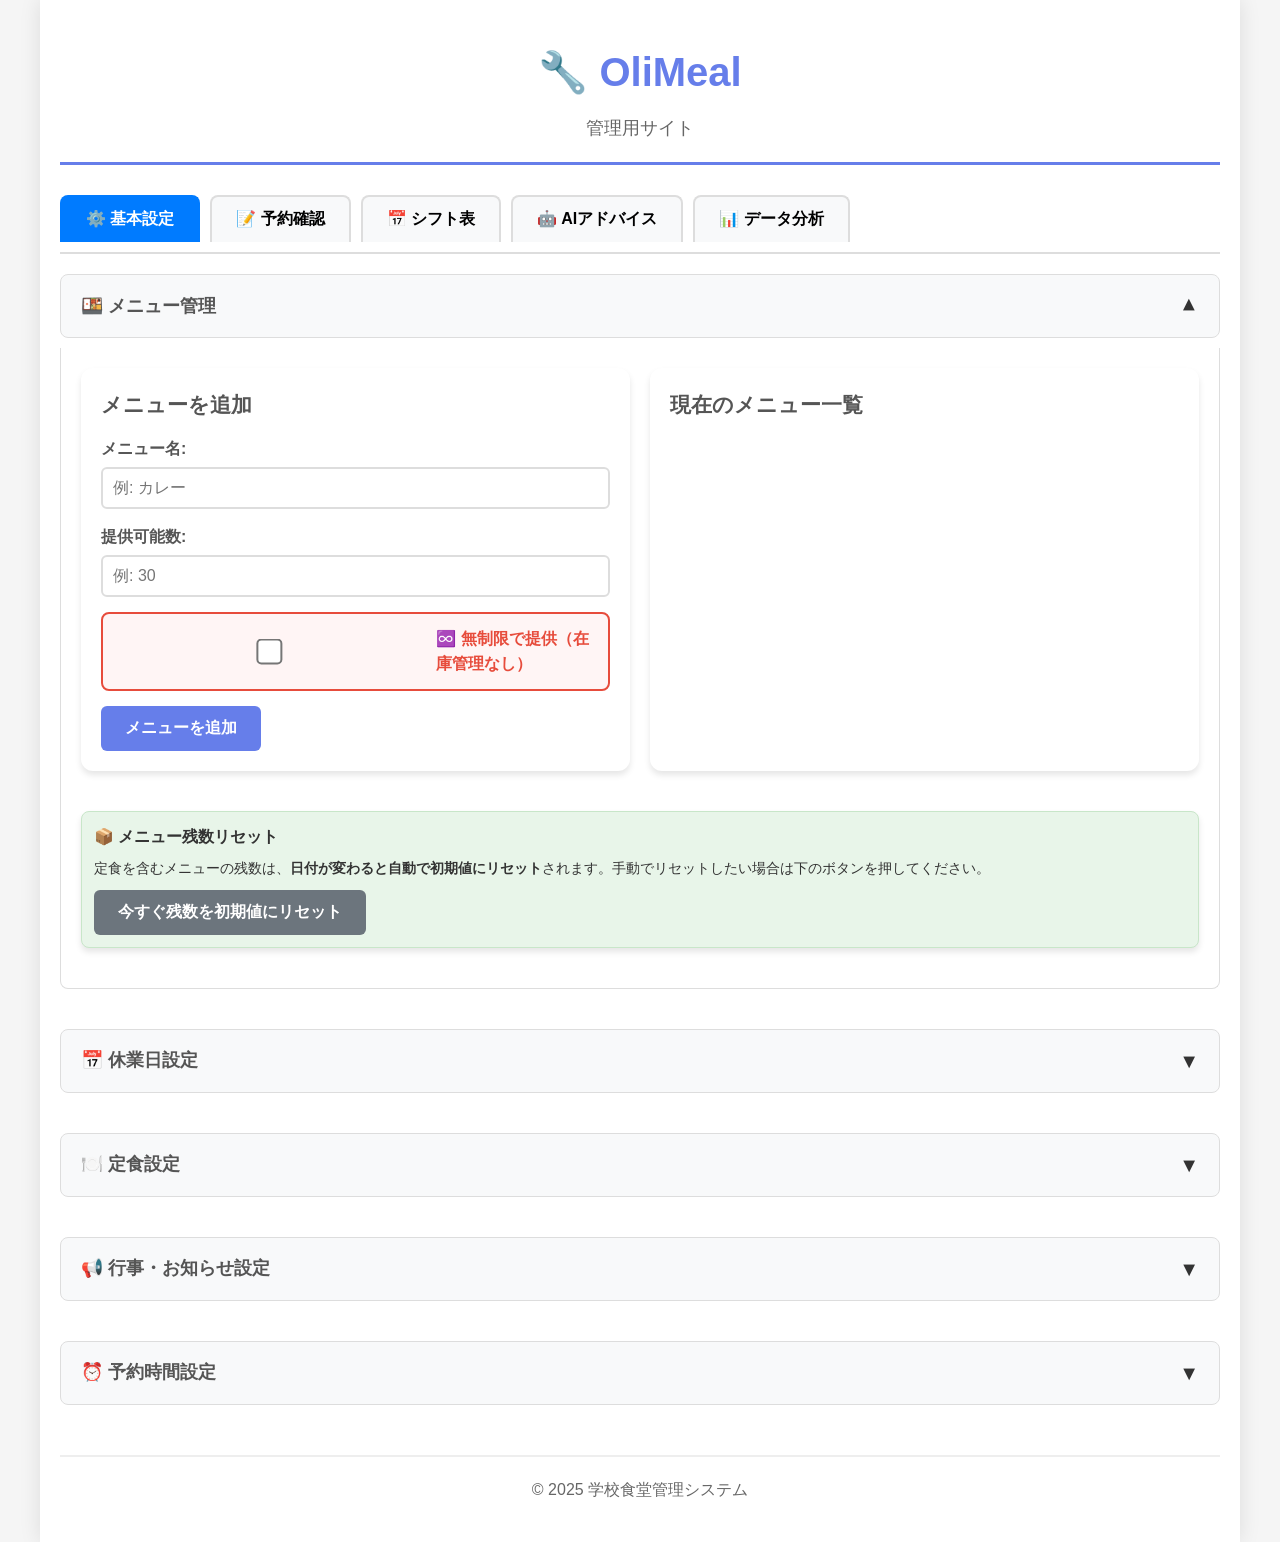
==== commit 7f5a337e: "Add files via upload" ====
--- a/admin.html
+++ b/admin.html
@@ -163,7 +163,7 @@
         <button class="tab-button" onclick="switchTab('data', this)">📝 予約確認</button>
         <button class="tab-button" onclick="switchTab('shifts', this)">📅 シフト表</button>
         <button class="tab-button" onclick="switchTab('ai-advice', this)">🤖 AIアドバイス</button>
-        <button class="tab-button" onclick="switchTab('system', this)">🔄 システム管理</button>
+        <button class="tab-button" onclick="switchTab('system', this)">📊 データ分析</button>
       </div>
 
       <!-- 基本設定タブ -->
@@ -460,7 +460,7 @@
         </section>
       </div>
 
-      <!-- システム管理タブ -->
+      <!-- データ分析タブ -->
       <div id="tab-system" class="tab-content">
         <!-- 🔹 月間レポート -->
         <section class="admin-section">
@@ -472,31 +472,25 @@
             <div class="accordion-body">
               <div class="admin-card">
                 <h3>レポート生成</h3>
-                <div class="form-group">
-                  <label for="report-year">年:</label>
-                  <select id="report-year">
-                    <option value="2024">2024年</option>
-                    <option value="2025" selected>2025年</option>
-                    <option value="2026">2026年</option>
-                  </select>
-                </div>
-                <div class="form-group">
-                  <label for="report-month">月:</label>
-                  <select id="report-month">
-                    <option value="1">1月</option>
-                    <option value="2">2月</option>
-                    <option value="3">3月</option>
-                    <option value="4">4月</option>
-                    <option value="5">5月</option>
-                    <option value="6">6月</option>
-                    <option value="7">7月</option>
-                    <option value="8">8月</option>
-                    <option value="9">9月</option>
-                    <option value="10">10月</option>
-                    <option value="11">11月</option>
-                    <option value="12">12月</option>
-                  </select>
-                </div>
+                  <div class="form-group">
+                    <label for="report-ym" style="margin-right: 10px;">対象月:</label>
+                    <input
+                      type="month"
+                      id="report-ym"
+                      min="2024-01"
+                      max="2026-12"
+                      style="padding: 8px 12px; border: 1px solid #ddd; border-radius: 4px; max-width: 220px; width: 100%;"
+                    >
+                    <div id="report-ym-hint" style="color: #6c757d; font-size: 12px; margin-top: 6px;">
+                      例：2026-03
+                    </div>
+                  </div>
+
+                  <div style="margin: 10px 0 8px; display: flex; gap: 10px; flex-wrap: wrap;">
+                    <button type="button" onclick="shiftReportYm(-1)" class="btn btn-secondary" style="padding: 8px 12px;">前月</button>
+                    <button type="button" onclick="shiftReportYm(0)" class="btn btn-primary" style="padding: 8px 12px;">今月</button>
+                    <button type="button" onclick="shiftReportYm(1)" class="btn btn-secondary" style="padding: 8px 12px;">翌月</button>
+                  </div>
                 <div style="margin-bottom:10px;">
                   <button onclick="generateReport()" class="btn btn-primary">レポート生成</button>
                   <button onclick="downloadReport()" class="btn btn-success">Excel形式でダウンロード</button>
@@ -1790,9 +1784,39 @@
     }
 
     // === 月間レポート ===
+    // input[type="month"] 用：表示を YYYY-MM として扱い、前月/翌月へシフト
+    function getReportYmDate() {
+      const el = document.getElementById('report-ym');
+      const now = new Date();
+      const fallback = new Date(now.getFullYear(), now.getMonth(), 1);
+      if (!el) return fallback;
+      const v = String(el.value || '');
+      const m = v.match(/^(\d{4})-(\d{2})$/);
+      if (!m) return fallback;
+      const y = parseInt(m[1], 10);
+      const mm = parseInt(m[2], 10);
+      return new Date(y, mm - 1, 1);
+    }
+
+    function setReportYmFromDate(dateObj) {
+      const el = document.getElementById('report-ym');
+      if (!el) return;
+      const y = dateObj.getFullYear();
+      const mm = String(dateObj.getMonth() + 1).padStart(2, '0');
+      el.value = `${y}-${mm}`;
+    }
+
+    function shiftReportYm(deltaMonths) {
+      const d = getReportYmDate();
+      d.setMonth(d.getMonth() + deltaMonths);
+      setReportYmFromDate(d);
+    }
+
     async function generateReport() {
-      const year = document.getElementById('report-year').value;
-      const month = document.getElementById('report-month').value;
+      const ymValue = document.getElementById('report-ym')?.value;
+      const m = String(ymValue || '').match(/^(\d{4})-(\d{2})$/);
+      const year = m ? parseInt(m[1], 10) : new Date().getFullYear();
+      const month = m ? parseInt(m[2], 10) : new Date().getMonth() + 1;
 
       try {
         const response = await fetch(`api/monthly-report.php?year=${year}&month=${month}`);
@@ -1931,7 +1955,6 @@
           <div style="background: #e3f2fd; padding: 15px; border-radius: 8px;">
             <h4 style="margin-top: 0;">📈 分析結果</h4>
             <p><strong>最も忙しかった日:</strong> ${report.busiestDay || 'データなし'}</p>
-            <p><strong>最も忙しかった時間帯:</strong> ${report.busiestTimeSlot || 'データなし'}</p>
           </div>
         </div>
       `;
@@ -2033,7 +2056,9 @@
         // ラベル間引き
         const showLabel = idx % 3 === 0 || idx === daily.length - 1;
         if (showLabel) {
-          const date = String(d.date || '').slice(5); // MM-DD
+          const s = String(d.date || '');
+          const dm = s.match(/^(\d{4})-(\d{2})-(\d{2})$/);
+          const date = dm ? `${parseInt(dm[2], 10)}/${parseInt(dm[3], 10)}` : s;
           ctx.fillStyle = '#666';
           ctx.save();
           ctx.translate(x0 + barGroupW / 2, yBase + 22);
@@ -2046,31 +2071,142 @@
     }
 
     async function downloadReport() {
-      const year = document.getElementById('report-year').value;
-      const month = document.getElementById('report-month').value;
+      const ymValue = document.getElementById('report-ym')?.value;
+      const m = String(ymValue || '').match(/^(\d{4})-(\d{2})$/);
+      const year = m ? parseInt(m[1], 10) : new Date().getFullYear();
+      const month = m ? parseInt(m[2], 10) : new Date().getMonth() + 1;
+      const monthLabel = `${month}月`;
+      const fileName = `monthly_report_${year}_${monthLabel}.xlsx`;
+
+      // ExcelJS を CDN から読み込み（サーバ側ライブラリ不要）
+      async function loadExcelJS() {
+        if (window.ExcelJS) return window.ExcelJS;
+        const cdn = 'https://cdnjs.cloudflare.com/ajax/libs/exceljs/4.4.0/exceljs.min.js';
+        await new Promise((resolve, reject) => {
+          const script = document.createElement('script');
+          script.src = cdn;
+          script.async = true;
+          script.onload = resolve;
+          script.onerror = () => reject(new Error('ExcelJSの読み込みに失敗しました（CDN）'));
+          document.head.appendChild(script);
+        });
+        return window.ExcelJS;
+      }
 
       try {
-        const response = await fetch(`api/monthly-report.php?year=${year}&month=${month}&format=csv`);
-        // 文字化け対策：文字列で受けずバイトのまま Blob 化する
-        const buf = await response.arrayBuffer();
-        const bytes = new Uint8Array(buf);
-
-        const blob = new Blob([bytes], { type: 'text/csv;charset=Shift_JIS;' });
+        // JSON取得（admin表示・xlsx生成の両方で使う）
+        const response = await fetch(`api/monthly-report.php?year=${year}&month=${month}`);
+        const report = await response.json();
+
+        // 表示更新（キャンバスにグラフ描画）
+        displayReport(report);
+
+        const canvas = document.getElementById('monthly-daily-chart');
+        const ctx = canvas ? canvas.getContext('2d') : null;
+        if (!canvas || !ctx) throw new Error('グラフ用canvasが見つかりません。');
+
+        // 月/日（M/D）に整形
+        const formatMonthDay = (dateStr) => {
+          const s = String(dateStr || '');
+          const m = s.match(/^(\d{4})-(\d{2})-(\d{2})$/);
+          if (!m) return s;
+          return `${parseInt(m[2], 10)}/${parseInt(m[3], 10)}`;
+        };
+
+        // ExcelJS 生成
+        let ExcelJS;
+        try {
+          ExcelJS = await loadExcelJS();
+        } catch (e) {
+          throw e;
+        }
+        const workbook = new ExcelJS.Workbook();
+
+        // 1) 日別推移（表 + グラフ画像）
+        const wsDaily = workbook.addWorksheet('日別推移');
+        wsDaily.columns = [
+          { header: '日付', key: 'date', width: 10 },
+          { header: '予約数', key: 'reservations', width: 10 },
+          { header: '来客数', key: 'people', width: 10 }
+        ];
+        wsDaily.getRow(1).font = { bold: true };
+
+        (report.dailySales || []).forEach(d => {
+          wsDaily.addRow({
+            date: formatMonthDay(d.date),
+            reservations: d.reservations,
+            people: d.people
+          });
+        });
+
+        // グラフをPNG化して貼り付け（画像扱い）
+        const dataUrl = canvas.toDataURL('image/png');
+        const base64 = dataUrl.split(',')[1];
+        const imageId = workbook.addImage({ base64, extension: 'png' });
+        // 位置は右側に配置（表が左、画像が右）
+        wsDaily.addImage(imageId, {
+          tl: { col: 4, row: 1 }, // D(0-based) + 1行目
+          ext: { width: 720, height: 320 }
+        });
+
+        // 2) 基本統計
+        const wsSummary = workbook.addWorksheet('基本統計');
+        wsSummary.columns = [{ width: 26 }, { width: 16 }];
+        wsSummary.addRow(['総営業日数', report.totalDays]);
+        wsSummary.addRow(['総予約数', report.totalReservations]);
+        wsSummary.addRow(['総来客数', report.totalPeople]);
+        wsSummary.addRow(['1日平均来客数', report.averageDailyPeople]);
+        wsSummary.addRow(['最も忙しかった日', report.busiestDay || '']);
+
+        // 3) メニュー別売上（XLSXに必ず入れる）
+        const wsMenu = workbook.addWorksheet('メニュー別売上');
+        wsMenu.columns = [
+          { header: 'メニュー名', key: 'menu', width: 30 },
+          { header: '売上数（個）', key: 'quantity', width: 15 }
+        ];
+        wsMenu.getRow(1).font = { bold: true };
+
+        const menuEntries = Object.entries(report.menuSales || {})
+          .map(([menu, quantity]) => ({ menu, quantity: Number(quantity || 0) }))
+          .sort((a, b) => b.quantity - a.quantity);
+
+        menuEntries.forEach(e => {
+          wsMenu.addRow({ menu: e.menu, quantity: e.quantity });
+        });
+
+        // 保存してダウンロード
+        const buffer = await workbook.xlsx.writeBuffer();
+        const blob = new Blob([buffer], { type: 'application/vnd.openxmlformats-officedocument.spreadsheetml.sheet' });
+        const url = URL.createObjectURL(blob);
         const link = document.createElement('a');
-        const url = URL.createObjectURL(blob);
-        link.setAttribute('href', url);
-        const monthNum = parseInt(month, 10);
-        const monthLabel = `${monthNum}月`;
-        link.setAttribute('download', `monthly_report_${monthLabel}.csv`);
-        link.style.visibility = 'hidden';
+        link.href = url;
+        link.download = fileName;
         document.body.appendChild(link);
         link.click();
         document.body.removeChild(link);
-
-        alert('レポートをダウンロードしました！');
+        URL.revokeObjectURL(url);
+
+        alert('グラフ付きXLSXをダウンロードしました！');
       } catch (error) {
         console.error('ダウンロードエラー:', error);
-        alert('ダウンロードに失敗しました。');
+        // フォールバック：CSVをShift_JISでダウンロード
+        try {
+          const csvRes = await fetch(`api/monthly-report.php?year=${year}&month=${month}&format=csv`);
+          const buf = await csvRes.arrayBuffer();
+          const bytes = new Uint8Array(buf);
+          const blob = new Blob([bytes], { type: 'text/csv;charset=Shift_JIS;' });
+          const url = URL.createObjectURL(blob);
+          const link = document.createElement('a');
+          link.href = url;
+          link.download = `monthly_report_${year}_${monthLabel}.csv`;
+          document.body.appendChild(link);
+          link.click();
+          document.body.removeChild(link);
+          URL.revokeObjectURL(url);
+          alert('ExcelJSが読み込めなかったためCSVでダウンロードしました。');
+        } catch (e2) {
+          alert('グラフ付きXLSXのダウンロードに失敗しました。');
+        }
       }
     }
 
@@ -3050,9 +3186,19 @@
         adviceDateEl.value = new Date().toISOString().slice(0, 10);
       }
       // 現在の月を選択
-      const currentMonth = new Date().getMonth() + 1;
-      document.getElementById('report-month').value = currentMonth;
-      document.getElementById('ai-analysis-month').value = currentMonth;
+      const now = new Date();
+      const currentYear = now.getFullYear();
+      const currentMonth = now.getMonth() + 1;
+      const yyyy = String(currentYear);
+      const mm = String(currentMonth).padStart(2, '0');
+      const reportYmEl = document.getElementById('report-ym');
+      if (reportYmEl) {
+        reportYmEl.value = `${yyyy}-${mm}`;
+      }
+      const aiMonthEl = document.getElementById('ai-analysis-month');
+      if (aiMonthEl) {
+        aiMonthEl.value = currentMonth;
+      }
 
       // 予約一覧を30秒ごとに自動更新
       setInterval(() => {
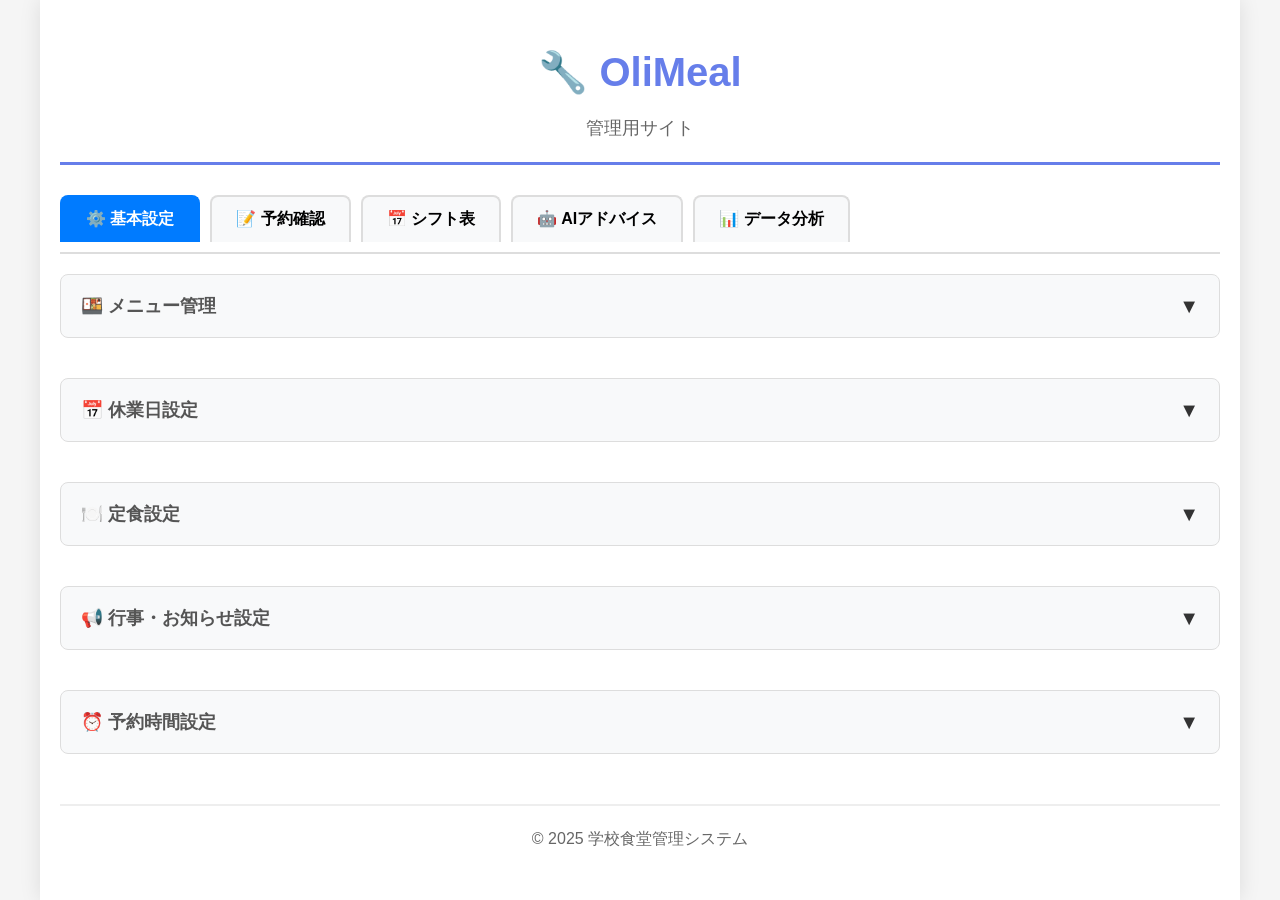
==== commit c534eba9: "Add files via upload" ====
--- a/admin.html
+++ b/admin.html
@@ -170,11 +170,11 @@
       <div id="tab-basic" class="tab-content active">
         <!-- 🔹 メニュー管理 -->
         <section class="admin-section">
-          <div class="accordion-header active" onclick="toggleAccordion(this)">
+          <div class="accordion-header" onclick="toggleAccordion(this)">
             <h3>🍱 メニュー管理</h3>
             <span class="accordion-icon">▼</span>
           </div>
-          <div class="accordion-content active">
+          <div class="accordion-content">
             <div class="accordion-body">
               <div class="grid-2">
                 <div class="admin-card">
@@ -393,7 +393,7 @@
                   </div>
                 </div>
                 <p style="color: #666; font-size: 14px; margin-top: 10px;">
-                  💡 シフト表のセルをクリックすると記号を選択できます（〇=出勤、X=休み、受=受付、H=残業、数字=その他）
+                  💡 シフト表のセルをクリックすると、出勤・休み・半日・残業を選択できます。
                 </p>
                 <div id="shifts-list"></div>
               </div>
@@ -512,8 +512,11 @@
               <div class="admin-card">
                 <h3>AIによるデータ分析</h3>
                 <p style="color: #666; margin-bottom: 15px;">
-                  レビューや売上データをAIが分析し、改善点や良い点をわかりやすく提示します。
+                  選択した年月のデータ（売上・来客・レビュー）をAIが分析し、改善点と良い点を提示します。
                 </p>
+                <div style="margin-bottom: 12px; padding: 10px 12px; background: #eef7ff; border: 1px solid #cfe8ff; border-radius: 8px; color: #245;">
+                  <strong>参照データ:</strong> <code>data/sales-data.json</code>（日別予約/来客）・<code>data/reviews.json</code>（レビュー）・<code>data/holidays.json</code>（営業日算出）
+                </div>
                 <div class="form-group">
                   <label for="ai-analysis-year">年:</label>
                   <select id="ai-analysis-year">
@@ -539,10 +542,13 @@
                     <option value="12">12月</option>
                   </select>
                 </div>
-                <div style="margin-bottom:10px;">
+                <div style="margin-bottom:10px; display:flex; gap:8px; flex-wrap:wrap;">
+                  <button type="button" onclick="setAIAnalysisToCurrentMonth()" class="btn btn-secondary">今月に合わせる</button>
                   <button onclick="performAIAnalysis()" class="btn btn-primary">🤖 AI分析を実行</button>
                 </div>
-                <div id="ai-analysis-display"></div>
+                <div id="ai-analysis-display">
+                  <p style="color:#6c757d;">年月を選択して「AI分析を実行」を押してください。実行後に実際の参照件数も表示されます。</p>
+                </div>
               </div>
             </div>
           </div>
@@ -590,6 +596,7 @@
                   <input type="date" id="advice-date" style="padding: 8px 12px; border: 1px solid #ddd; border-radius: 4px;">
                 </div>
                 <button onclick="getMenuAdvice()" class="btn btn-primary">選択した日付の定食アドバイスを表示</button>
+                <button type="button" id="btn-menu-advice-alternate" onclick="getAlternateMenuAdvice()" class="btn" style="margin-left:8px; background:#6c757d; color:#fff; border:none; display:none;">🔄 ほかのメニューを提案</button>
                 <div id="menu-advice-display"
                   style="margin-top: 20px; padding: 15px; background-color: #f8f9fa; border-radius: 8px; border: 1px solid #e9ecef; min-height: 100px;">
                   <p style="color: #6c757d;">日付を選択して「選択した日付の定食アドバイスを表示」をクリックしてください</p>
@@ -612,14 +619,18 @@
               </div>
 
               <div class="admin-card" style="margin-top: 20px;">
-                <h3>👥 今日の来客数予測</h3>
+                <h3>👥 来客数予測</h3>
                 <p style="color: #666; font-size: 14px; margin-bottom: 15px;">
-                  AIが過去の来客数データを分析して、今日の来客数を予測します。
+                  日付を選ぶと、その日の来客数をAIが過去データ・曜日傾向・祝日・行事などから予測します（未選択の場合は今日）。
                 </p>
-                <button onclick="getAttendancePrediction()" class="btn btn-primary">来客数を予測</button>
+                <div class="form-group" style="margin-bottom: 15px;">
+                  <label for="attendance-prediction-date">日付を選択:</label>
+                  <input type="date" id="attendance-prediction-date" style="padding: 8px 12px; border: 1px solid #ddd; border-radius: 4px;">
+                </div>
+                <button onclick="getAttendancePrediction()" class="btn btn-primary">選択した日付の来客数を予測</button>
                 <div id="attendance-prediction-display"
                   style="margin-top: 20px; padding: 15px; background-color: #f8f9fa; border-radius: 8px; border: 1px solid #e9ecef; min-height: 100px;">
-                  <p style="color: #6c757d;">「来客数を予測」ボタンをクリックしてください</p>
+                  <p style="color: #6c757d;">日付を選んで「選択した日付の来客数を予測」をクリックしてください</p>
                 </div>
               </div>
             </div>
@@ -2122,20 +2133,30 @@
         }
         const workbook = new ExcelJS.Workbook();
 
-        // 1) 日別推移（表 + グラフ画像）
-        const wsDaily = workbook.addWorksheet('日別推移');
+        // 1) 日別売上（表 + グラフ画像）
+        const wsDaily = workbook.addWorksheet('日別売上');
         wsDaily.columns = [
           { header: '日付', key: 'date', width: 10 },
           { header: '予約数', key: 'reservations', width: 10 },
-          { header: '来客数', key: 'people', width: 10 }
+          { header: '来客数', key: 'people', width: 10 },
+          { header: 'メニュー別売上', key: 'menuSalesText', width: 48 }
         ];
         wsDaily.getRow(1).font = { bold: true };
 
         (report.dailySales || []).forEach(d => {
+          const menuSales = d.menuSales || {};
+          const menuSalesText = Object.keys(menuSales).length > 0
+            ? Object.entries(menuSales)
+              .sort((a, b) => Number(b[1] || 0) - Number(a[1] || 0))
+              .map(([menu, qty]) => `${menu}:${qty}個`)
+              .join(' / ')
+            : 'データなし';
+
           wsDaily.addRow({
             date: formatMonthDay(d.date),
             reservations: d.reservations,
-            people: d.people
+            people: d.people,
+            menuSalesText
           });
         });
 
@@ -2211,6 +2232,32 @@
     }
 
     // === AI分析 ===
+    function setAIAnalysisToCurrentMonth() {
+      const now = new Date();
+      const yearEl = document.getElementById('ai-analysis-year');
+      const monthEl = document.getElementById('ai-analysis-month');
+      if (yearEl) yearEl.value = String(now.getFullYear());
+      if (monthEl) monthEl.value = String(now.getMonth() + 1);
+    }
+
+    function renderAIDataSources(result) {
+      const src = result?.dataSources || {};
+      const counts = src.counts || {};
+      const files = src.files || {};
+      const period = src.period || '-';
+      return `
+        <div style="margin-bottom: 12px; padding: 12px; background: #fff; border: 1px solid #d7e6f7; border-radius: 8px;">
+          <h4 style="margin: 0 0 8px 0; color: #334;">参照データ内訳（${period}）</h4>
+          <div style="font-size: 13px; color: #445; line-height: 1.7;">
+            <div>・売上/来客: ${files.sales || 'data/sales-data.json'}（日別データ ${Number(counts.daily_records || 0)}件）</div>
+            <div>・レビュー: ${files.reviews || 'data/reviews.json'}（対象月 ${Number(counts.reviews_in_period || 0)}件 / 全体 ${Number(counts.reviews_total || 0)}件）</div>
+            <div>・営業日算出: ${files.holidays || 'data/holidays.json'}（対象月の休業日 ${Number(counts.holiday_days_in_period || 0)}日）</div>
+            <div>・メニュー種類数: ${Number(counts.menu_kinds || 0)}件</div>
+          </div>
+        </div>
+      `;
+    }
+
     async function performAIAnalysis() {
       const year = document.getElementById('ai-analysis-year').value;
       const month = document.getElementById('ai-analysis-month').value;
@@ -2225,8 +2272,7 @@
       `;
 
       try {
-        const response = await fetch(`api/ai-analysis.php?year=${year}&month=${month}`);
-        const result = await response.json();
+        const result = await apiGet(`ai-analysis.php?year=${year}&month=${month}`);
 
         if (result.error) {
           displayDiv.innerHTML = `
@@ -2242,11 +2288,21 @@
         }
 
         if (result.analysis) {
-          // Markdown形式のテキストをHTMLに変換（簡易版）
-          let analysisHtml = result.analysis
-            .replace(/\n/g, '<br>')
-            .replace(/## (.*?)(<br>|$)/g, '<h3 style="color: #333; margin-top: 20px; margin-bottom: 10px;">$1</h3>')
-            .replace(/### (.*?)(<br>|$)/g, '<h4 style="color: #555; margin-top: 15px; margin-bottom: 8px;">$1</h4>')
+          // Markdown形式のテキストをHTMLに変換（# が残らないよう行単位で処理）
+          const analysisHtml = result.analysis
+            .split('\n')
+            .map(line => {
+              if (/^###\s+/.test(line)) {
+                const text = line.replace(/^###\s+/, '');
+                return `<h4 style="color: #555; margin-top: 15px; margin-bottom: 8px;">${text}</h4>`;
+              }
+              if (/^##\s+/.test(line)) {
+                const text = line.replace(/^##\s+/, '');
+                return `<h3 style="color: #333; margin-top: 20px; margin-bottom: 10px;">${text}</h3>`;
+              }
+              return line;
+            })
+            .join('<br>')
             .replace(/\*\*(.*?)\*\*/g, '<strong>$1</strong>')
             .replace(/✅/g, '<span style="color: #28a745;">✅</span>')
             .replace(/🔧/g, '<span style="color: #ffc107;">🔧</span>')
@@ -2261,6 +2317,7 @@
                   使用API: ${result.api || '不明'}
                 </span>
               </div>
+              ${renderAIDataSources(result)}
               <div style="background-color: white; padding: 20px; border-radius: 8px; border: 1px solid #ddd; line-height: 1.8; color: #333;">
                 ${analysisHtml}
               </div>
@@ -2520,11 +2577,11 @@
         html += '</tr>';
 
         // H残業行（常に表示）
-        const hasOvertime = monthShifts.some(s => s.name === name && (s.symbol === 'H' || s.role === 'H残業'));
+        const hasOvertime = monthShifts.some(s => s.name === name && (s.symbol === 'H' || s.symbol === '残業' || s.role === 'H残業' || s.role === '残業'));
         // 常にH残業行を表示
         {
           html += '<tr>';
-          html += `<td style="border: 1px solid #ccc; padding: 6px; text-align: left; position: sticky; left: 0; background-color: #fafafa; z-index: 5;"><small style="color: #666;">H残業</small></td>`;
+          html += `<td style="border: 1px solid #ccc; padding: 6px; text-align: left; position: sticky; left: 0; background-color: #fafafa; z-index: 5;"><small style="color: #666;">残業</small></td>`;
 
           for (let day = 1; day <= daysInMonth; day++) {
             const date = new Date(year, month - 1, day);
@@ -2532,13 +2589,13 @@
             const isWeekend = dayOfWeek === '日' || dayOfWeek === '土';
 
             const dayShifts = shiftsByDateAndName[day]?.[name] || [];
-            const overtimeShifts = dayShifts.filter(s => s.symbol === 'H' || s.role === 'H残業');
+            const overtimeShifts = dayShifts.filter(s => s.symbol === 'H' || s.symbol === '残業' || s.role === 'H残業' || s.role === '残業');
 
             let cellContent = '';
             let currentSymbol = '';
             if (overtimeShifts.length > 0) {
-              currentSymbol = 'H';
-              cellContent = 'H';
+              currentSymbol = '残業';
+              cellContent = '残業';
               if (overtimeShifts.length > 1) {
                 cellContent += `(${overtimeShifts.length})`;
               }
@@ -2560,16 +2617,13 @@
     // 記号選択ポップアップを表示
     function openShiftSymbolSelector(name, date, type, day, currentSymbol) {
       const symbols = [
-        { value: '〇', label: '〇（出勤）' },
-        { value: 'X', label: 'X（休み）' },
-        { value: '受', label: '受（受付）' },
-        { value: '1', label: '1' },
-        { value: '2', label: '2' },
-        { value: '3', label: '3' },
-        { value: 'H', label: 'H（残業）', onlyOvertime: true }
+        { value: '出勤', label: '出勤' },
+        { value: '休み', label: '休み' },
+        { value: '半日', label: '半日' },
+        { value: '残業', label: '残業', onlyOvertime: true }
       ];
 
-      // 通常シフト行の場合はHを除外
+      // 通常シフト行では残業を除外
       const availableSymbols = type === 'normal'
         ? symbols.filter(s => !s.onlyOvertime)
         : symbols;
@@ -2585,7 +2639,7 @@
       popup.id = 'shift-symbol-popup';
       popup.style.cssText = 'position: fixed; top: 50%; left: 50%; transform: translate(-50%, -50%); background: white; border: 2px solid #007bff; border-radius: 8px; padding: 20px; z-index: 10000; box-shadow: 0 4px 20px rgba(0,0,0,0.3); max-width: 500px;';
       popup.innerHTML = `
-        <h3 style="margin-top: 0;">記号を選択</h3>
+        <h3 style="margin-top: 0;">シフト種別を選択</h3>
         <p style="margin-bottom: 15px; color: #666;">${escapeHtml(name)} - ${date}</p>
         <div style="display: flex; flex-wrap: wrap; gap: 5px; margin-bottom: 15px;">
           ${optionsHtml}
@@ -2629,9 +2683,9 @@
 
         // タイプに応じてフィルタリング
         if (type === 'normal') {
-          return shift.symbol === 'H' || shift.role === 'H残業';
+          return shift.symbol === 'H' || shift.symbol === '残業' || shift.role === 'H残業' || shift.role === '残業';
         } else {
-          return shift.symbol !== 'H' && shift.role !== 'H残業';
+          return shift.symbol !== 'H' && shift.symbol !== '残業' && shift.role !== 'H残業' && shift.role !== '残業';
         }
       });
 
@@ -2644,7 +2698,7 @@
           startTime: '09:00',
           endTime: '18:00',
           symbol: symbol,
-          role: symbol === 'H' ? 'H残業' : (symbol === '受' ? '受付' : '')
+          role: symbol === '残業' ? '残業' : ''
         };
         filteredShifts.push(newShift);
       }
@@ -2837,8 +2891,12 @@
     let currentMenuAdviceExistingFood = '';
     let currentMenuAdviceIsAlreadySet = false;
     let menuChatHistory = [];
-
-    async function getMenuAdvice() {
+    /** 別案取得時に除外する、これまでに提案された定食名 */
+    let menuAdviceAlternateExclude = [];
+
+    async function getMenuAdvice(options) {
+      const opts = options && typeof options === 'object' ? options : {};
+      const alternate = opts.alternate === true;
       const dateInput = document.getElementById('advice-date');
       const selectedDate = dateInput && dateInput.value ? dateInput.value : new Date().toISOString().slice(0, 10);
       if (!dateInput.value) {
@@ -2849,20 +2907,41 @@
       const chatDiv = document.getElementById('menu-advice-chat');
       const setButtonDiv = document.getElementById('menu-advice-set-button');
       const setStatusSpan = document.getElementById('menu-advice-set-status');
+      const altBtn = document.getElementById('btn-menu-advice-alternate');
+      if (!alternate) {
+        menuAdviceAlternateExclude = [];
+      }
       displayDiv.innerHTML = '<p style="color: #666;">🤖 AIがアドバイスを取得しています...</p>';
       if (setButtonDiv) setButtonDiv.style.display = 'none';
       if (setStatusSpan) setStatusSpan.textContent = '';
+      if (altBtn) altBtn.style.display = 'none';
 
       try {
         const apiBase = (typeof getApiBaseCandidates === 'function' && getApiBaseCandidates().length) ? getApiBaseCandidates()[0] : 'api/';
-        const response = await fetch(`${apiBase}ai-advice.php?action=menu&date=${encodeURIComponent(selectedDate)}`);
+        let url = `${apiBase}ai-advice.php?action=menu&date=${encodeURIComponent(selectedDate)}`;
+        if (alternate) {
+          url += '&alternate=1';
+          if (menuAdviceAlternateExclude.length) {
+            url += '&exclude=' + encodeURIComponent(JSON.stringify(menuAdviceAlternateExclude));
+          }
+        }
+        const response = await fetch(url);
         if (!response.ok) {
           throw new Error('API呼び出しに失敗しました');
         }
         const data = await response.json();
 
+        if (data.holiday) {
+          const msg = data.message || data.error || 'この日は休業日のため、定食アドバイスはご利用いただけません。';
+          displayDiv.innerHTML = `<p style="margin:0; padding:12px 14px; background:#fff3cd; border:1px solid #ffc107; border-radius:8px; color:#856404;">🚫 ${msg}</p>`;
+          if (altBtn) altBtn.style.display = 'none';
+          chatDiv.style.display = 'none';
+          return;
+        }
+
         if (data.error) {
           displayDiv.innerHTML = `<p style="color: #dc3545;">❌ エラー: ${data.error}</p>`;
+          if (altBtn) altBtn.style.display = 'none';
           return;
         }
 
@@ -2901,13 +2980,32 @@
             setButtonDiv.style.display = 'none';
           }
         }
+        if (altBtn) {
+          altBtn.style.display = (!currentMenuAdviceIsAlreadySet && currentMenuAdviceSuggestedFood) ? 'inline-block' : 'none';
+        }
 
         chatDiv.style.display = 'block';
         document.getElementById('menu-chat-messages').innerHTML = '';
       } catch (error) {
         console.error('メニュー提案エラー:', error);
         displayDiv.innerHTML = `<p style="color: #dc3545;">❌ エラー: ${error.message}</p>`;
-      }
+        const altBtnErr = document.getElementById('btn-menu-advice-alternate');
+        if (altBtnErr) altBtnErr.style.display = 'none';
+      }
+    }
+
+    async function getAlternateMenuAdvice() {
+      if (!currentMenuAdvice && !currentMenuAdviceSuggestedFood) {
+        alert('先に「選択した日付の定食アドバイスを表示」を実行してください。');
+        return;
+      }
+      if (currentMenuAdviceSuggestedFood) {
+        const name = String(currentMenuAdviceSuggestedFood).trim();
+        if (name && !menuAdviceAlternateExclude.includes(name)) {
+          menuAdviceAlternateExclude.push(name);
+        }
+      }
+      await getMenuAdvice({ alternate: true });
     }
 
     async function setSuggestedMenuToDaily() {
@@ -3045,10 +3143,16 @@
 
     async function getAttendancePrediction() {
       const displayDiv = document.getElementById('attendance-prediction-display');
+      const dateInput = document.getElementById('attendance-prediction-date');
+      const selectedDate = dateInput && dateInput.value ? dateInput.value : new Date().toISOString().slice(0, 10);
+      if (dateInput && !dateInput.value) {
+        dateInput.value = selectedDate;
+      }
+
       displayDiv.innerHTML = '<p style="color: #666;">🤖 AIが来客数を予測しています...</p>';
 
       try {
-        const response = await fetch('api/ai-advice.php?action=attendance');
+        const response = await fetch('api/ai-advice.php?action=attendance&date=' + encodeURIComponent(selectedDate));
         if (!response.ok) {
           throw new Error('API呼び出しに失敗しました');
         }
@@ -3066,10 +3170,23 @@
         } else {
           predictionText = `予測来客数: 約${data.prediction}人<br>${data.details || ''}`;
         }
+        const apiNames = {
+          gemini: 'Google Gemini',
+          openai: 'OpenAI'
+        };
+        const usedApiLabel = data.usedApi ? (apiNames[data.usedApi] || data.usedApi) : null;
+        const apiInfoHtml = usedApiLabel
+          ? `<div style="margin-top: 12px; font-size: 12px; color: #555; background: #f7f7f7; display: inline-block; padding: 4px 8px; border-radius: 6px;">使用API: ${usedApiLabel}</div>`
+          : '';
+        const dateLine = data.date
+          ? `<p style="margin: 0 0 10px 0; color: #495057; font-weight: 600;">📅 予測対象日: ${data.date}</p>`
+          : '';
 
         displayDiv.innerHTML = `
           <div style="white-space: pre-wrap; line-height: 1.8;">
+            ${dateLine}
             ${predictionText}
+            ${apiInfoHtml}
           </div>
         `;
       } catch (error) {
@@ -3199,6 +3316,10 @@
       if (aiMonthEl) {
         aiMonthEl.value = currentMonth;
       }
+      const aiYearEl = document.getElementById('ai-analysis-year');
+      if (aiYearEl) {
+        aiYearEl.value = String(currentYear);
+      }
 
       // 予約一覧を30秒ごとに自動更新
       setInterval(() => {
